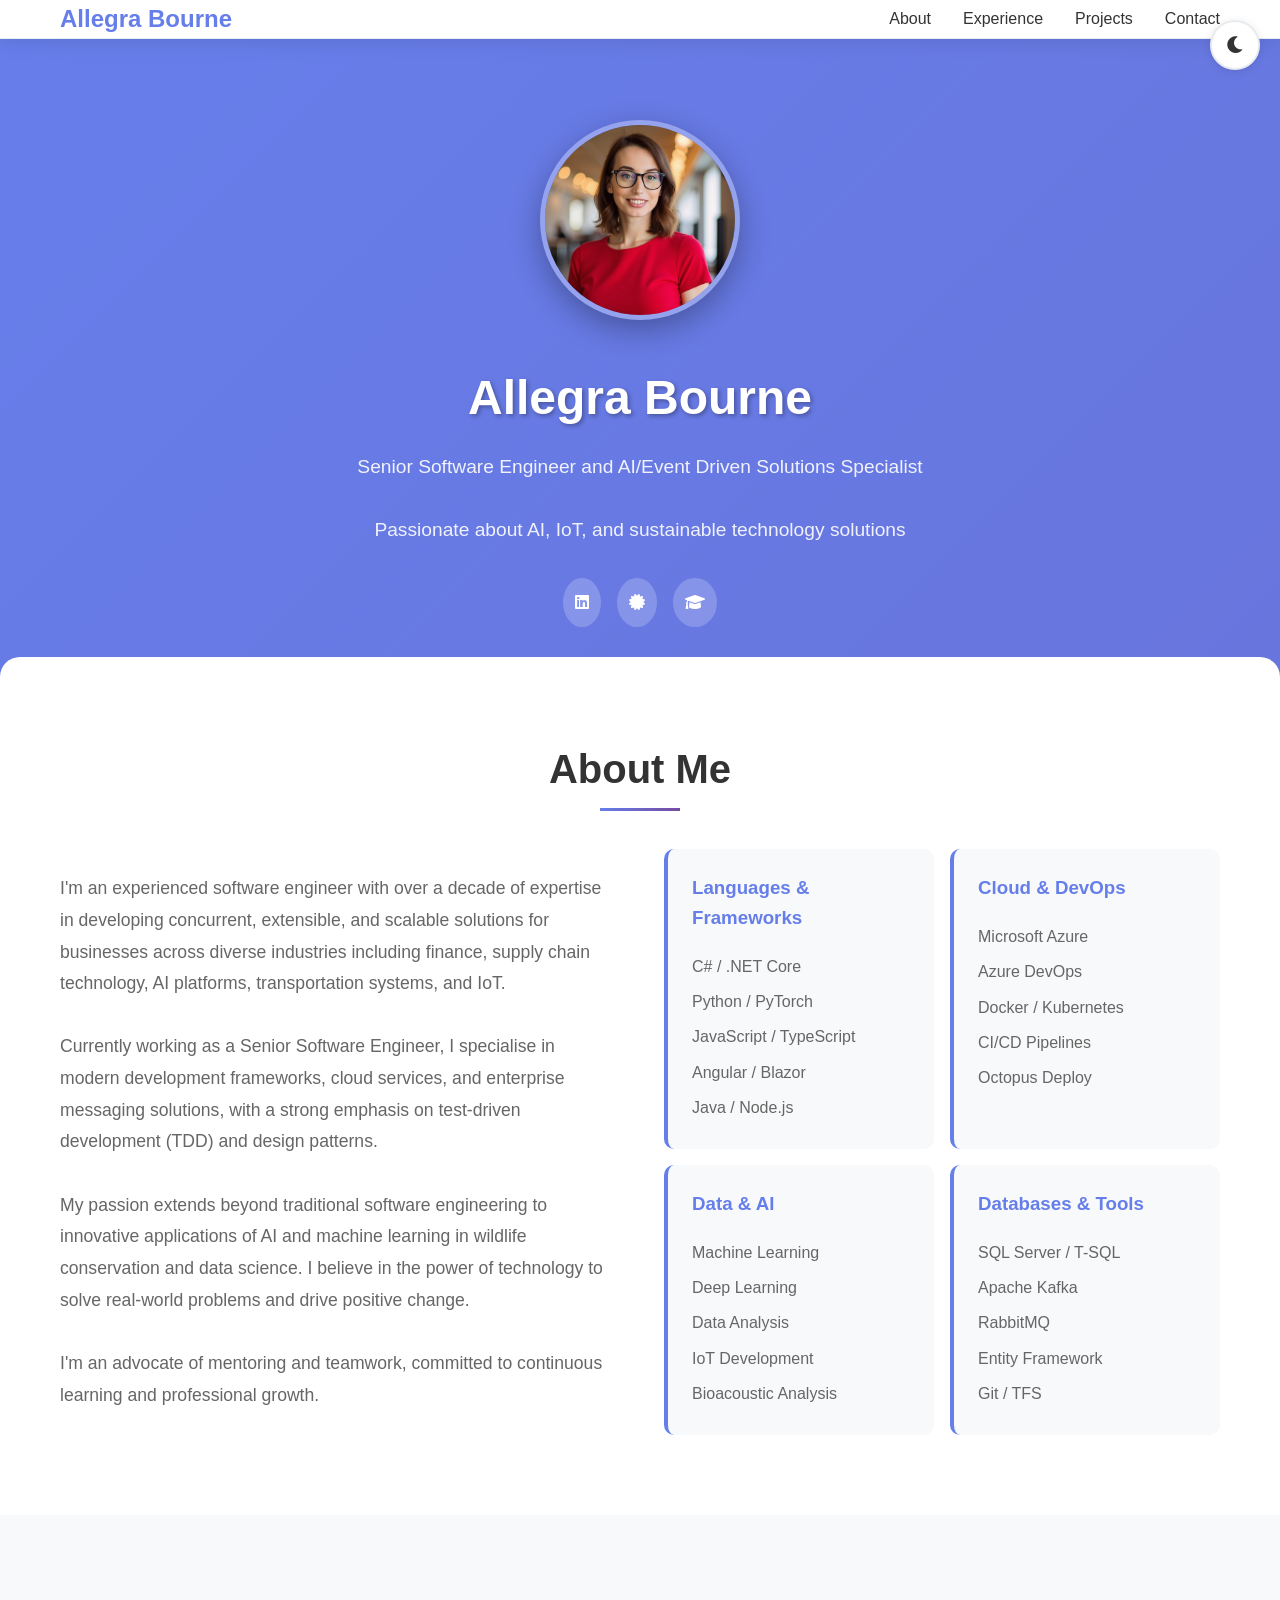
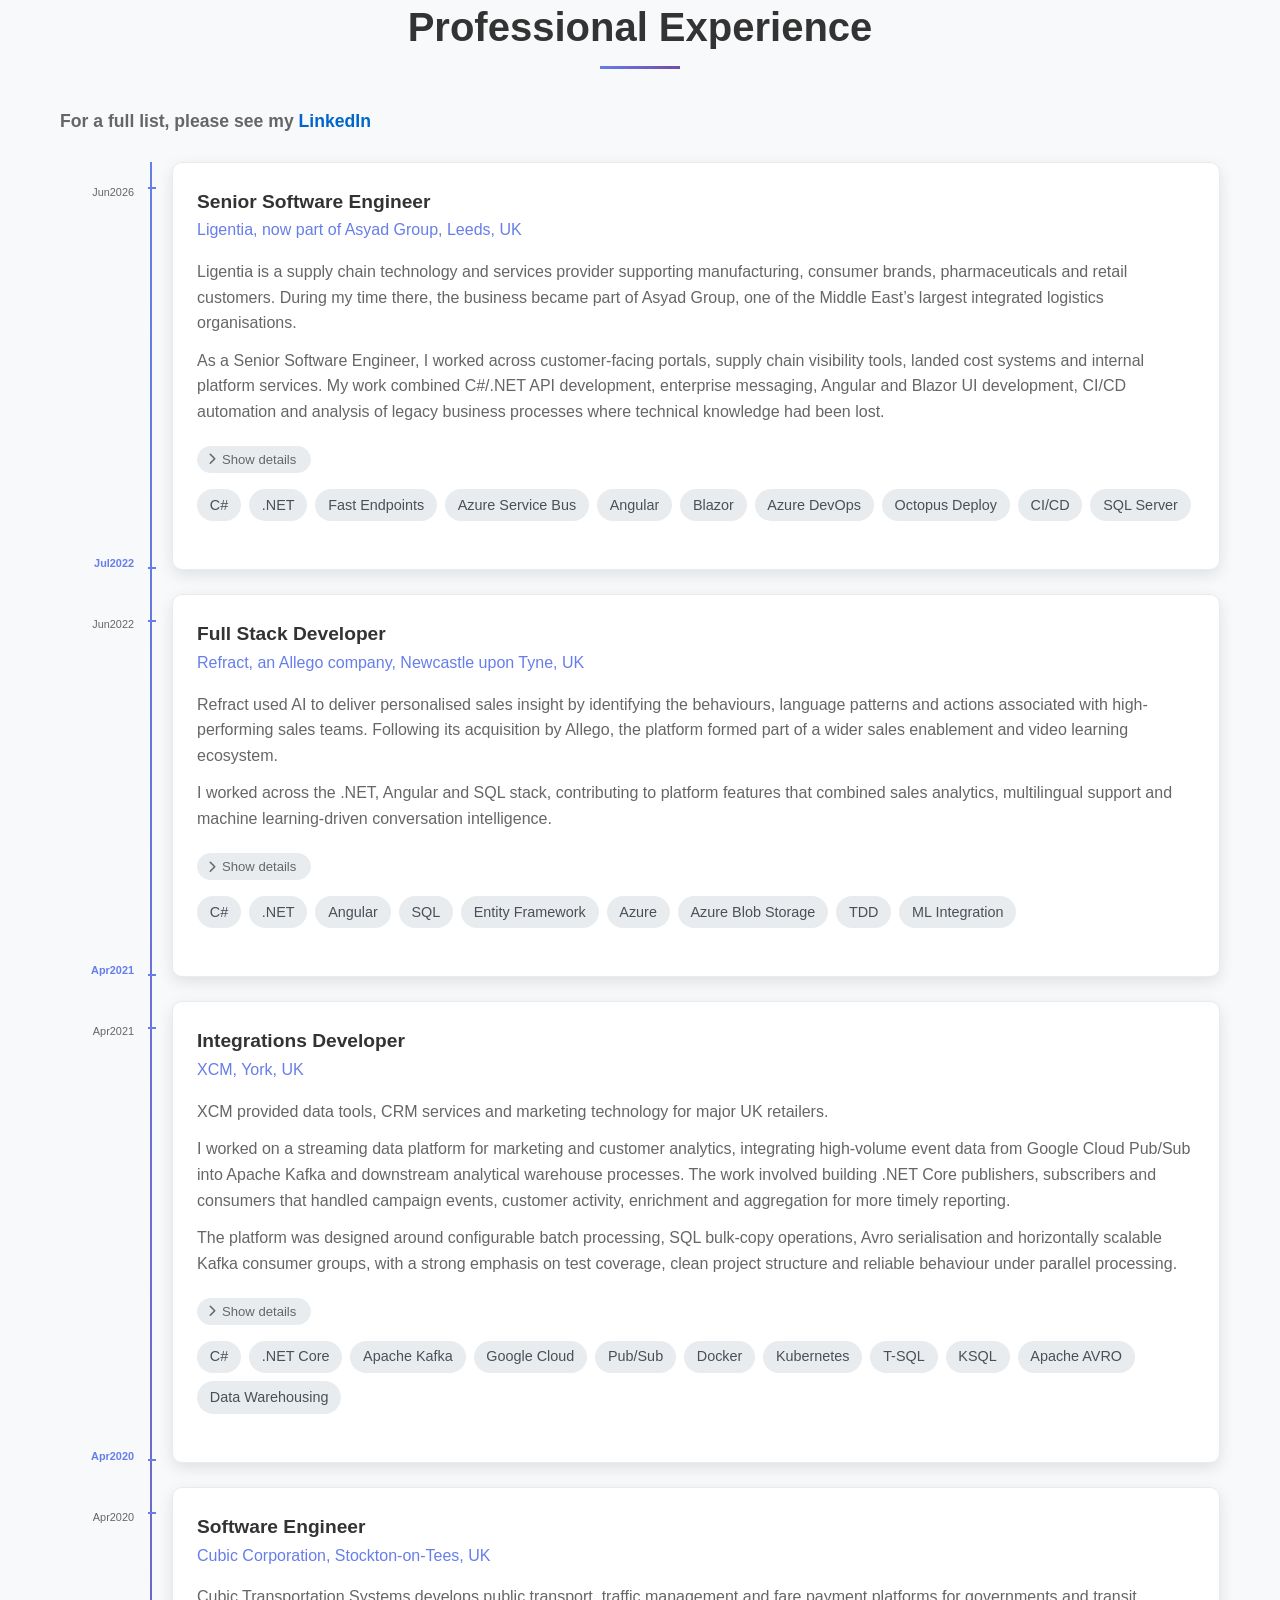
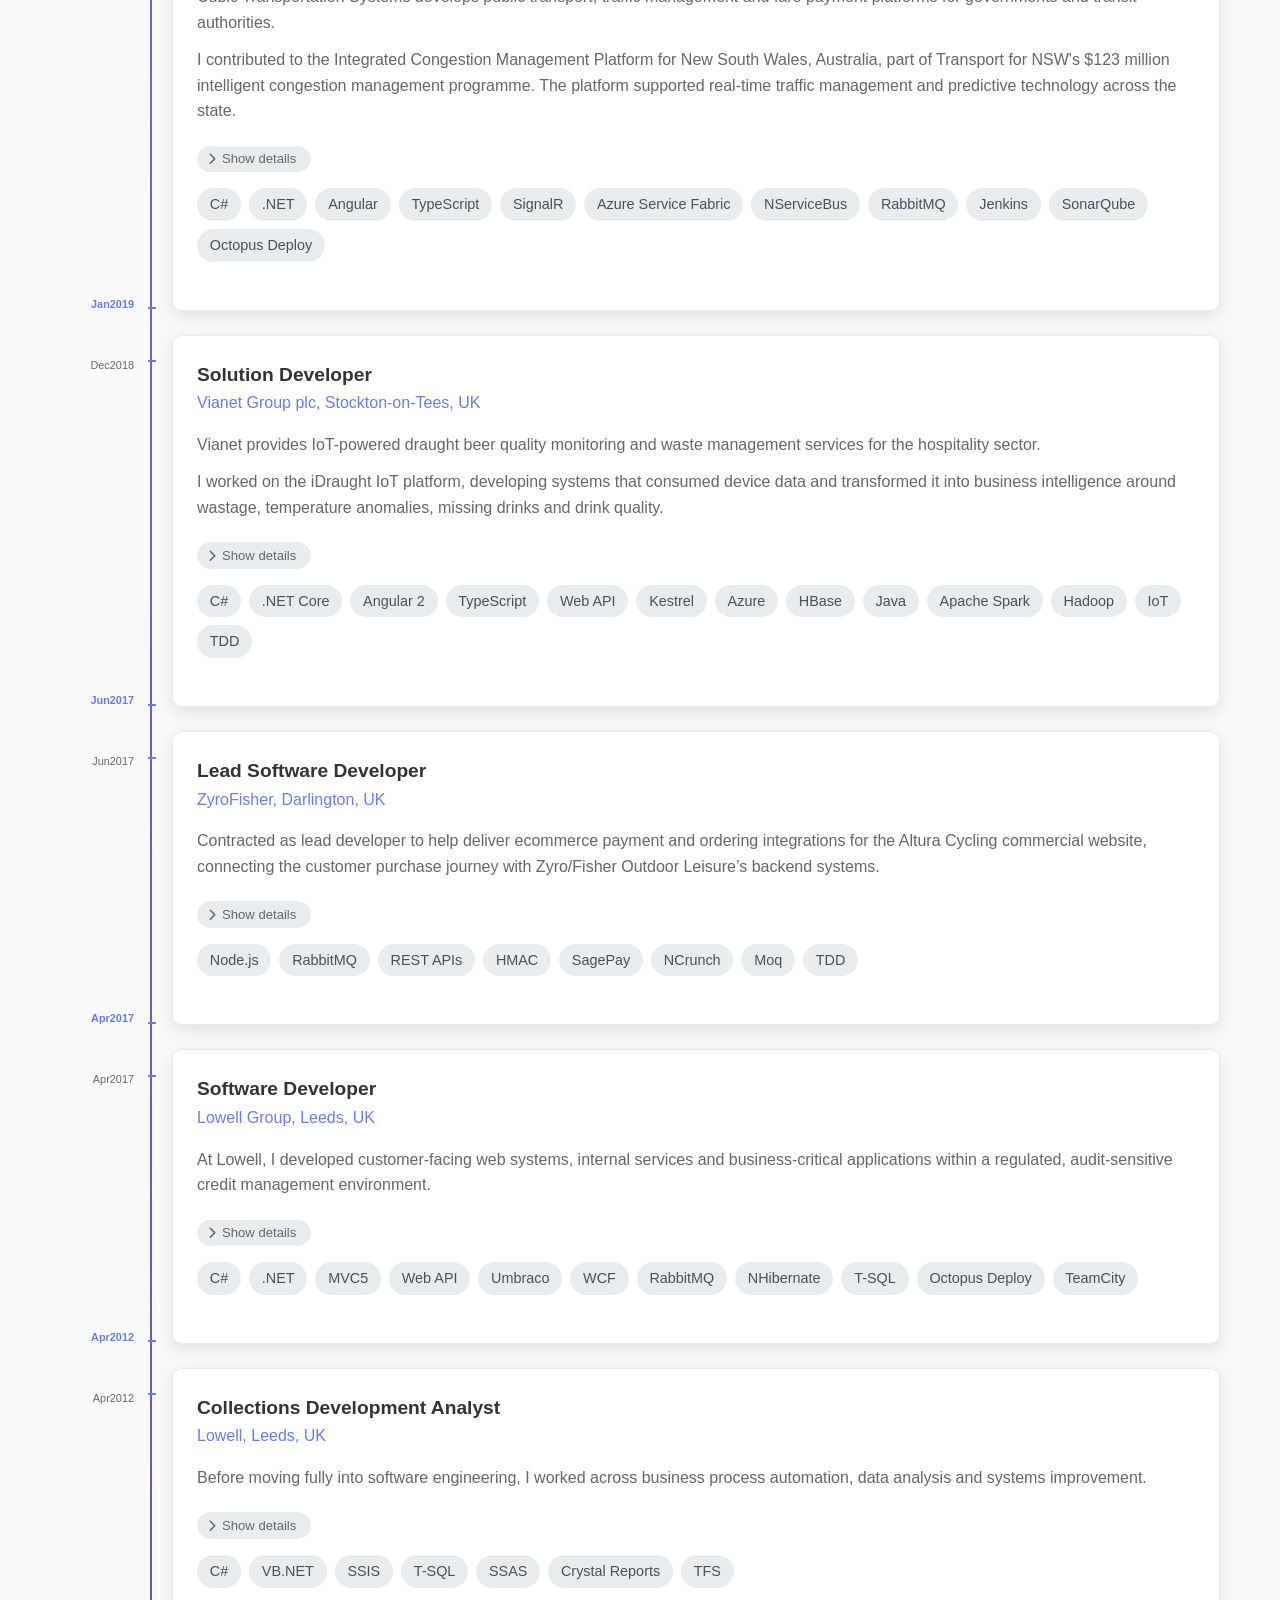
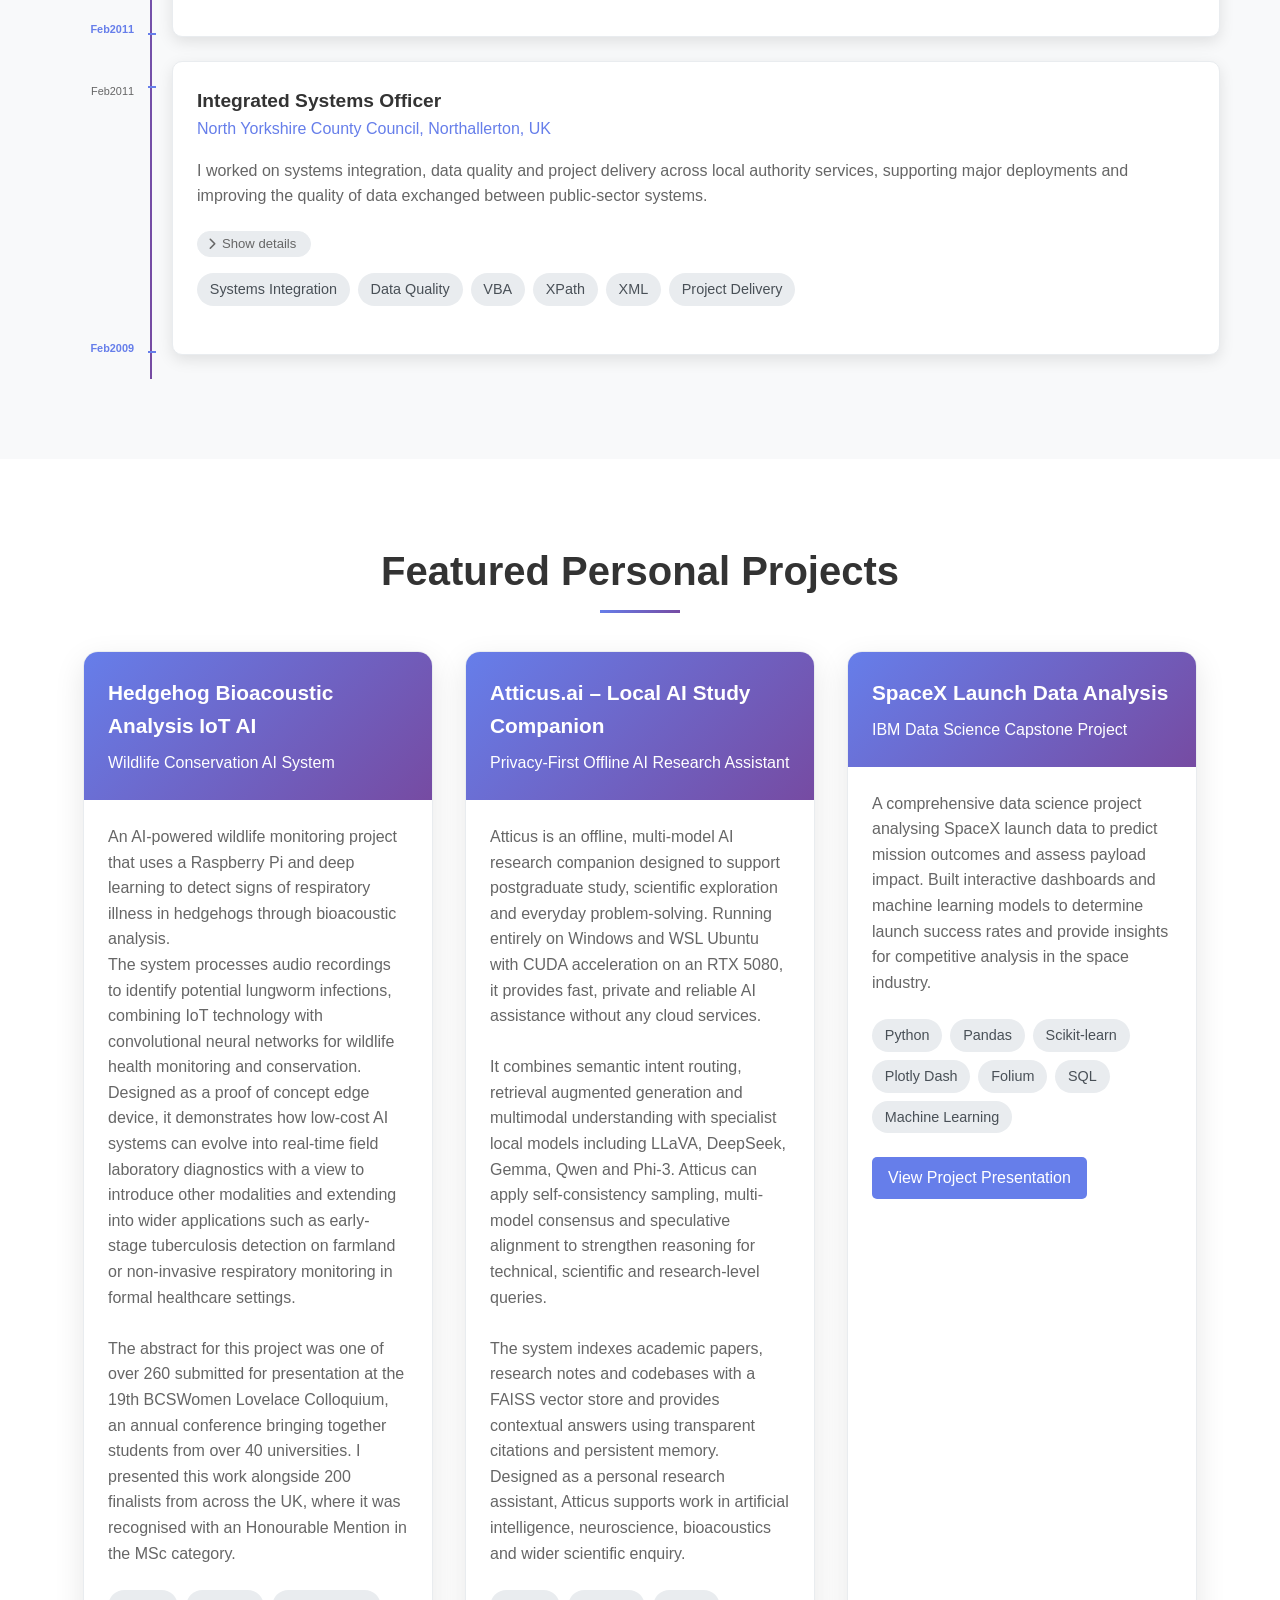
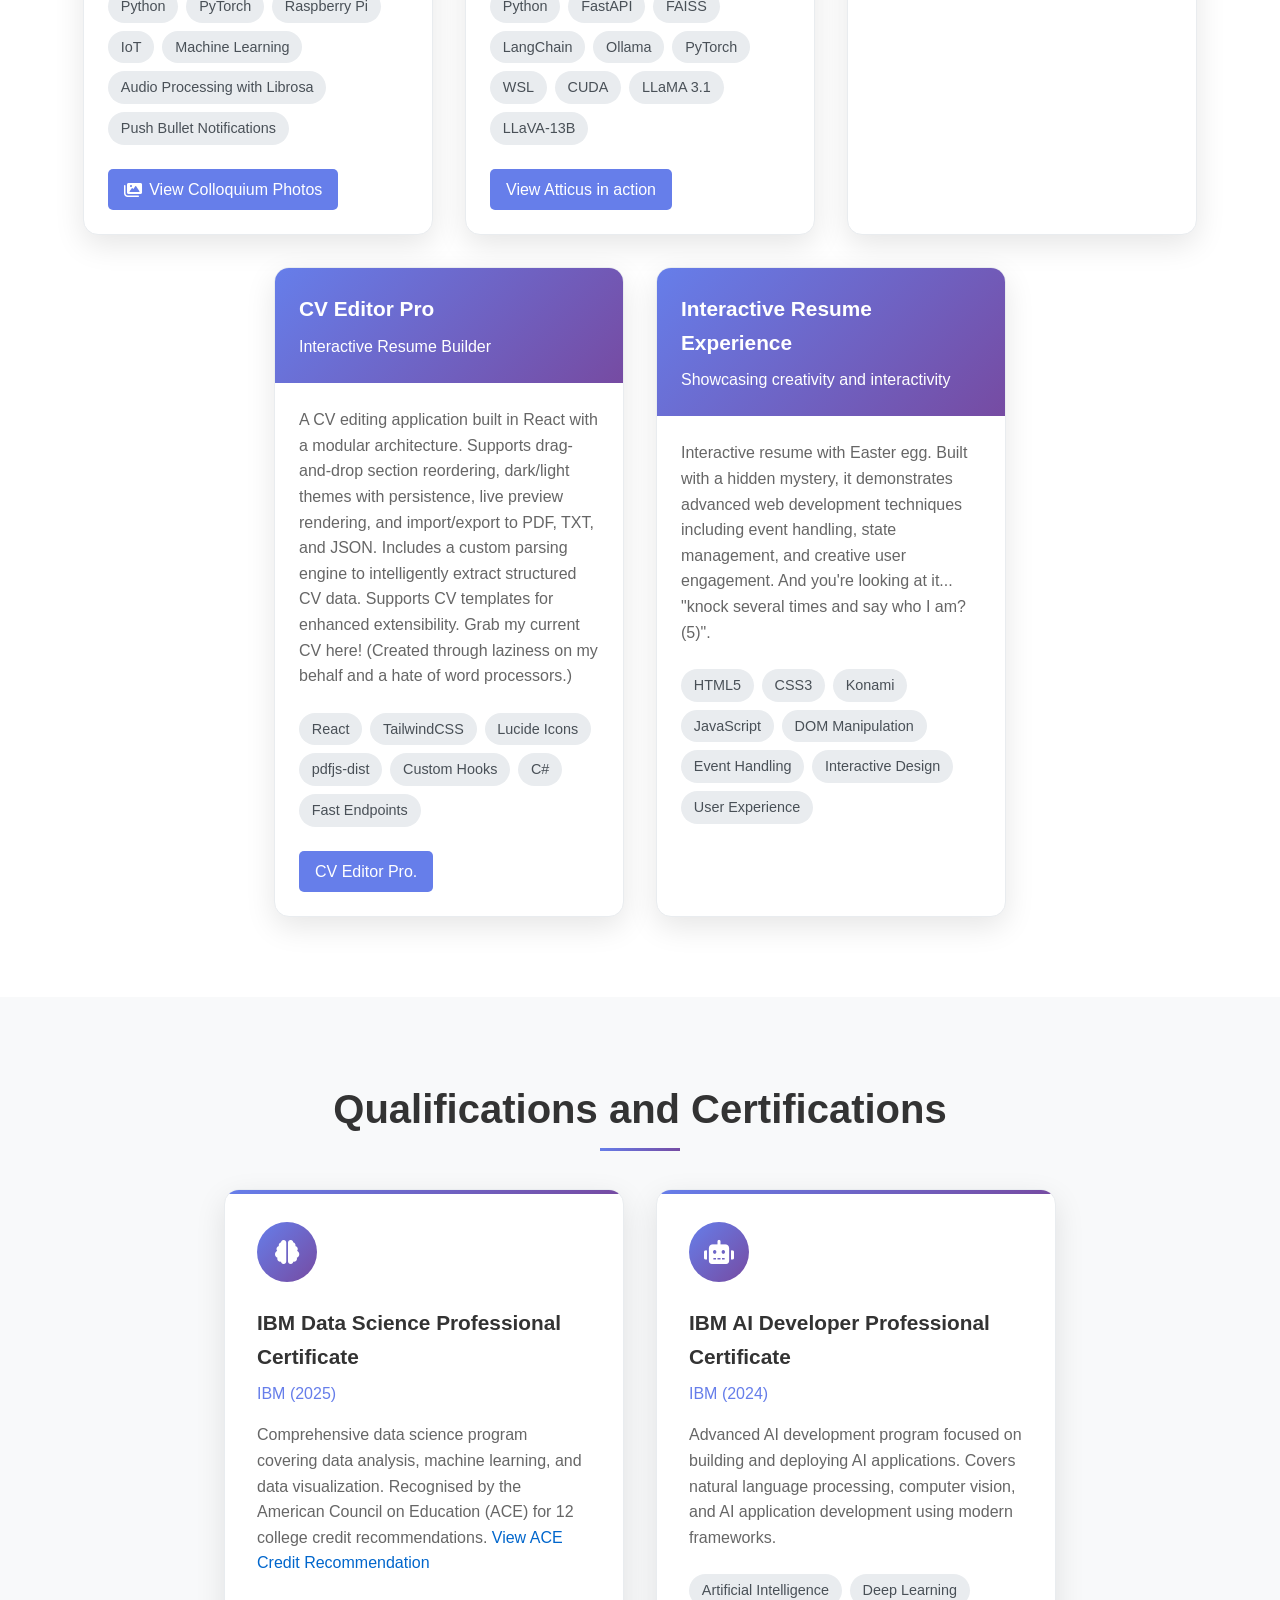
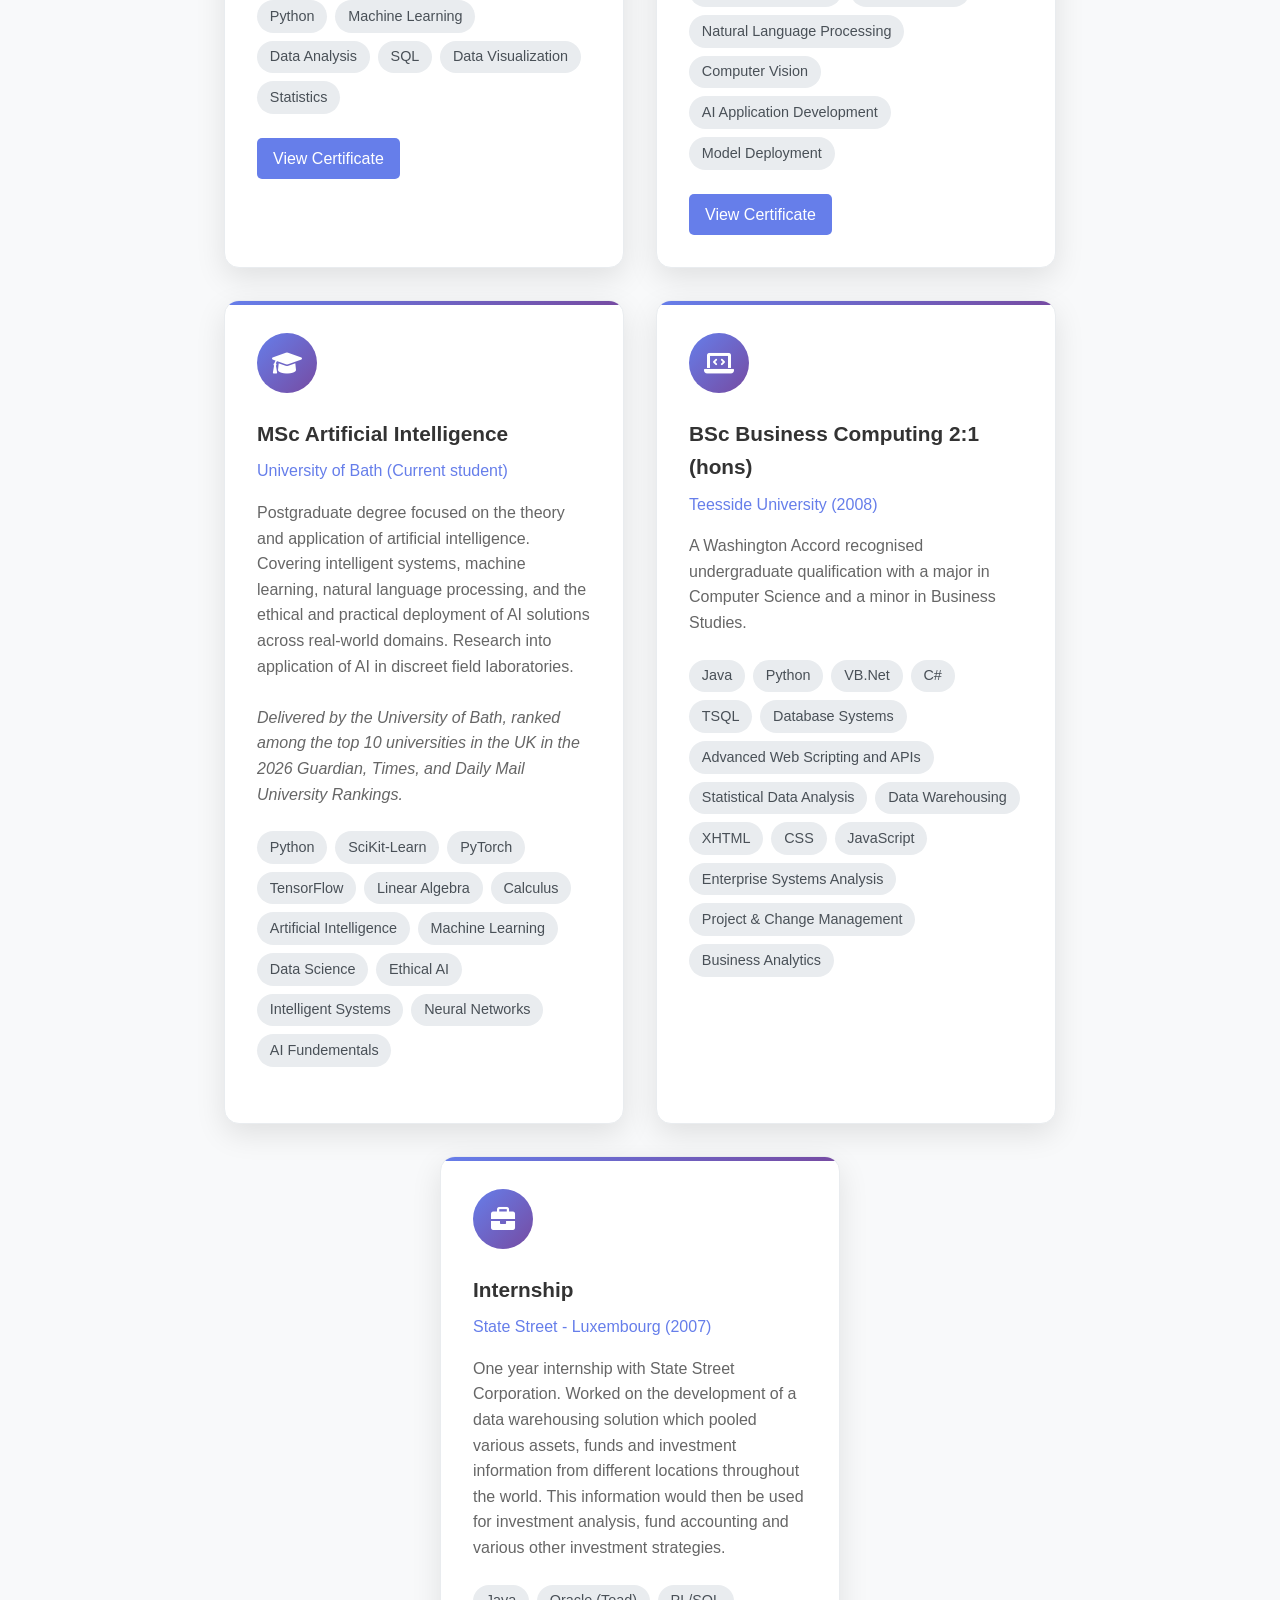
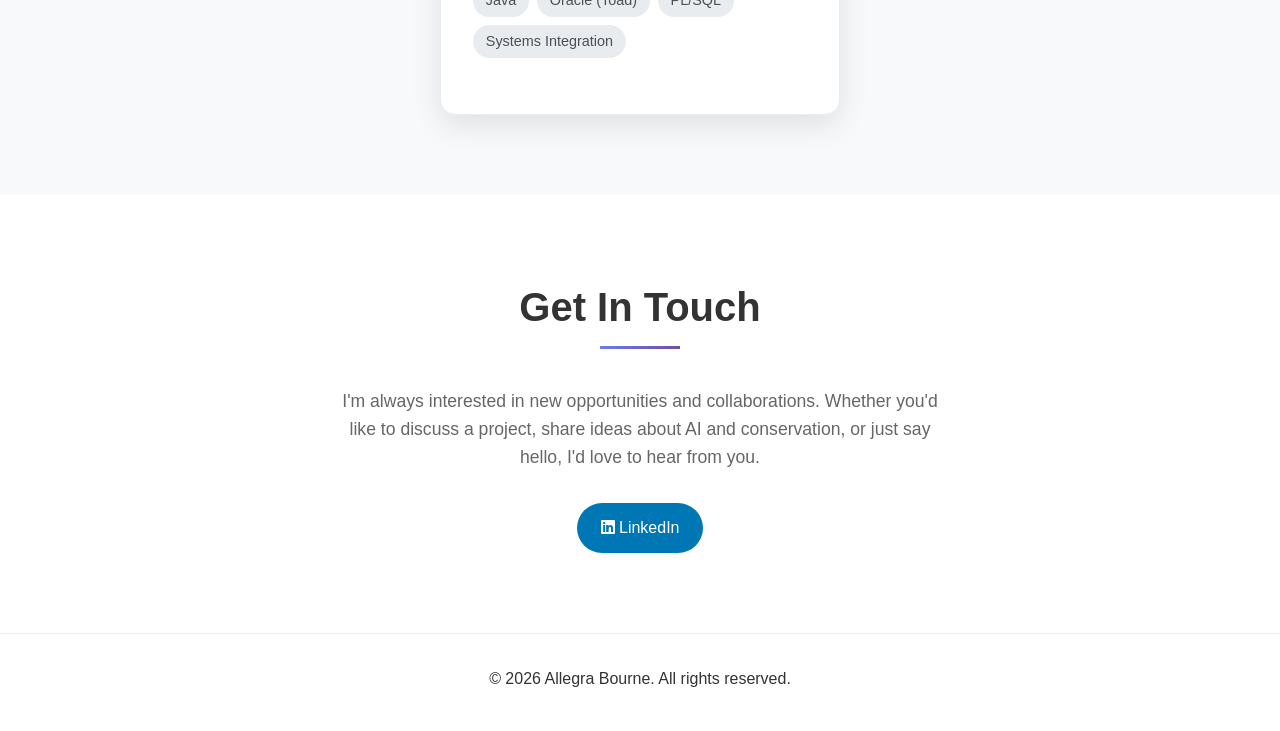
==== index - Copy.html @ 83aa2302 "Updated navigation" ====
<!DOCTYPE html>
<html lang="en">
<head>
    <meta charset="UTF-8">
    <meta name="viewport" content="width=device-width, initial-scale=1.0">
    <title>Allegra Bourne - Fullstack Software Engineer, Citizen Scientist and AI/Event Driven Solutions Specialist</title>
    <link href="https://cdnjs.cloudflare.com/ajax/libs/font-awesome/6.0.0/css/all.min.css" rel="stylesheet">
    <style>
    :root {
    /* Light theme colors */
    --light-bg: #ffffff;
    --light-text: #333333;
    --light-text-secondary: #666666;
    --light-card-bg: #ffffff;
    --light-section-bg: #f8f9fa;
    --light-border: #e9ecef;
    --light-shadow: rgba(0, 0, 0, 0.1);
    --light-shadow-hover: rgba(0, 0, 0, 0.15);
    --light-skill-bg: #f8f9fa;
    --light-skill-text: #666666;
    --light-tech-bg: #e9ecef;
    --light-tech-text: #495057;
    
    /* Dark theme colors */
    --dark-bg: #1a1a1a;
    --dark-text: #e0e0e0;
    --dark-text-secondary: #a0a0a0;
    --dark-card-bg: #2d2d2d;
    --dark-section-bg: #242424;
    --dark-border: #404040;
    --dark-shadow: rgba(0, 0, 0, 0.3);
    --dark-shadow-hover: rgba(0, 0, 0, 0.5);
    --dark-skill-bg: #333333;
    --dark-skill-text: #b0b0b0;
    --dark-tech-bg: #404040;
    --dark-tech-text: #d0d0d0;
    
    /* Gradient colors (remain the same) */
    --primary-gradient: linear-gradient(135deg, #667eea 0%, #764ba2 100%);
    --primary-color: #667eea;
    --primary-hover: #5a6fd8;
}

    /* Default to light theme */
    :root {
        --bg-color: var(--light-bg);
        --text-color: var(--light-text);
        --text-secondary: var(--light-text-secondary);
        --card-bg: var(--light-card-bg);
        --section-bg: var(--light-section-bg);
        --border-color: var(--light-border);
        --shadow-color: var(--light-shadow);
        --shadow-hover: var(--light-shadow-hover);
        --skill-bg: var(--light-skill-bg);
        --skill-text: var(--light-skill-text);
        --tech-bg: var(--light-tech-bg);
        --tech-text: var(--light-tech-text);
    }
    
    /* Auto dark mode based on system preference */
    @media (prefers-color-scheme: dark) {
        :root {
            --bg-color: var(--dark-bg);
            --text-color: var(--dark-text);
            --text-secondary: var(--dark-text-secondary);
            --card-bg: var(--dark-card-bg);
            --section-bg: var(--dark-section-bg);
            --border-color: var(--dark-border);
            --shadow-color: var(--dark-shadow);
            --shadow-hover: var(--dark-shadow-hover);
            --skill-bg: var(--dark-skill-bg);
            --skill-text: var(--dark-skill-text);
            --tech-bg: var(--dark-tech-bg);
            --tech-text: var(--dark-tech-text);
        }
    }
    
    /* Light theme */
    [data-theme="light"] {
        --bg-color: var(--light-bg);
        --text-color: var(--light-text);
        --text-secondary: var(--light-text-secondary);
        --card-bg: var(--light-card-bg);
        --section-bg: var(--light-section-bg);
        --border-color: var(--light-border);
        --shadow-color: var(--light-shadow);
        --shadow-hover: var(--light-shadow-hover);
        --skill-bg: var(--light-skill-bg);
        --skill-text: var(--light-skill-text);
        --tech-bg: var(--light-tech-bg);
        --tech-text: var(--light-tech-text);
    }
    
    * {
        margin: 0;
        padding: 0;
        box-sizing: border-box;
    }
    
    body {
        font-family: 'Segoe UI', Tahoma, Geneva, Verdana, sans-serif;
        line-height: 1.6;
        color: var(--text-color);
        background: var(--primary-gradient);
        min-height: 100vh;
        transition: all 0.3s ease;
    }
    
    .container {
        max-width: 1200px;
        margin: 0 auto;
        padding: 0 20px;
    }
    
    /* Theme Toggle Button */
    .theme-toggle {
        position: fixed;
        top: 20px;
        right: 20px;
        z-index: 1001;
        background: var(--card-bg);
        border: 2px solid var(--border-color);
        border-radius: 50%;
        width: 50px;
        height: 50px;
        display: flex;
        align-items: center;
        justify-content: center;
        cursor: pointer;
        transition: all 0.3s ease;
        box-shadow: 0 2px 10px var(--shadow-color);
    }
    
    .theme-toggle:hover {
        transform: scale(1.1);
        box-shadow: 0 4px 20px var(--shadow-hover);
    }
    
    .theme-toggle i {
        font-size: 1.2rem;
        color: var(--text-color);
        transition: all 0.3s ease;
    }
    
    /* Header */
    header {
        background: var(--card-bg);
        backdrop-filter: blur(10px);
        box-shadow: 0 2px 20px var(--shadow-color);
        position: fixed;
        width: 100%;
        top: 0;
        z-index: 1000;
        transition: all 0.3s ease;
        border-bottom: 1px solid var(--border-color);
    }
    
    nav {
        display: flex;
        justify-content: space-between;
        align-items: center;
        padding: 1rem 0;
    }
    
    .logo {
        font-size: 1.5rem;
        font-weight: bold;
        color: var(--primary-color);
    }
    
    .nav-links {
        display: flex;
        list-style: none;
        gap: 2rem;
    }
    
    .nav-links a {
        text-decoration: none;
        color: var(--text-color);
        font-weight: 500;
        transition: color 0.3s ease;
    }
    
    .nav-links a:hover {
        color: var(--primary-color);
    }
    
    /* Hero Section */
    .hero {
        padding: 120px 0 80px;
        text-align: center;
        color: white;
    }
    
    .hero-content {
        max-width: 800px;
        margin: 0 auto;
    }
    
    .profile-img {
        width: 200px;
        height: 200px;
        border-radius: 50%;
        border: 5px solid rgba(255, 255, 255, 0.3);
        margin-bottom: 2rem;
        object-fit: cover;
        box-shadow: 0 10px 30px rgba(0, 0, 0, 0.3);
    }
    
    .hero h1 {
        font-size: 3rem;
        margin-bottom: 1rem;
        text-shadow: 2px 2px 4px rgba(0, 0, 0, 0.3);
    }
    
    .hero p {
        font-size: 1.2rem;
        margin-bottom: 2rem;
        opacity: 0.9;
    }
    
    .social-links {
        display: flex;
        justify-content: center;
        gap: 1rem;
        margin-top: 2rem;
    }
    
    .social-links a {
        display: inline-block;
        padding: 12px;
        background: rgba(255, 255, 255, 0.2);
        border-radius: 50%;
        color: white;
        text-decoration: none;
        transition: all 0.3s ease;
    }
    
    .social-links a:hover {
        background: rgba(255, 255, 255, 0.3);
        transform: translateY(-2px);
    }
    
    /* Main Content */
    main {
        background: var(--bg-color);
        margin-top: -50px;
        border-radius: 20px 20px 0 0;
        position: relative;
        z-index: 1;
        transition: background 0.3s ease;
    }
    
    .section {
        padding: 80px 0;
    }
    
    .section:nth-child(even) {
        background: var(--section-bg);
    }
    
    .section h2 {
        text-align: center;
        font-size: 2.5rem;
        margin-bottom: 3rem;
        color: var(--text-color);
        position: relative;
    }
    
    .section h2::after {
        content: '';
        position: absolute;
        bottom: -10px;
        left: 50%;
        transform: translateX(-50%);
        width: 80px;
        height: 3px;
        background: var(--primary-gradient);
    }
    
    /* About Section */
    .about-content {
        display: grid;
        grid-template-columns: 1fr 1fr;
        gap: 3rem;
        align-items: center;
    }
    
    .about-text {
        font-size: 1.1rem;
        line-height: 1.8;
        color: var(--text-secondary);
    }
    
    .skills-grid {
        display: grid;
        grid-template-columns: repeat(auto-fit, minmax(200px, 1fr));
        gap: 1rem;
    }
    
    .skill-category {
        background: var(--skill-bg);
        padding: 1.5rem;
        border-radius: 10px;
        border-left: 4px solid var(--primary-color);
        transition: background 0.3s ease;
    }
    
    .skill-category h3 {
        margin-bottom: 1rem;
        color: var(--primary-color);
    }
    
    .skill-category ul {
        list-style: none;
    }
    
    .skill-category li {
        padding: 0.3rem 0;
        color: var(--skill-text);
    }
    
    /* Certifications Section */
    .certifications-grid {
        display: flex;
        flex-wrap: wrap;
        gap: 2rem;
        justify-content: center;
    }
    
    .certifications-grid .certification-card {
        flex: 0 1 400px;
        max-width: 500px;
    }
    
    .certification-card {
        background: var(--card-bg);
        border-radius: 15px;
        padding: 2rem;
        box-shadow: 0 10px 30px var(--shadow-color);
        transition: all 0.3s ease;
        border: 1px solid var(--border-color);
        position: relative;
        overflow: hidden;
    }
    
    .certification-card::before {
        content: '';
        position: absolute;
        top: 0;
        left: 0;
        right: 0;
        height: 4px;
        background: var(--primary-gradient);
    }
    
    .certification-card:hover {
        transform: translateY(-5px);
        box-shadow: 0 20px 40px var(--shadow-hover);
    }
    
    .certification-icon {
        width: 60px;
        height: 60px;
        background: var(--primary-gradient);
        border-radius: 50%;
        display: flex;
        align-items: center;
        justify-content: center;
        margin-bottom: 1.5rem;
        color: white;
        font-size: 1.5rem;
    }
    
    .certification-title {
        font-size: 1.3rem;
        font-weight: bold;
        color: var(--text-color);
        margin-bottom: 0.5rem;
    }
    
    .certification-issuer {
        color: var(--primary-color);
        font-weight: 500;
        margin-bottom: 1rem;
    }
    
    .certification-description {
        color: var(--text-secondary);
        line-height: 1.6;
        margin-bottom: 1.5rem;
    }
    
    .certification-skills {
        display: flex;
        flex-wrap: wrap;
        gap: 0.5rem;
        margin-bottom: 1.5rem;
    }
    
    .skill-badge {
        background: var(--tech-bg);
        padding: 0.3rem 0.8rem;
        border-radius: 20px;
        font-size: 0.9rem;
        color: var(--tech-text);
        transition: background 0.3s ease;
    }
    
    .certification-link {
        display: inline-block;
        padding: 0.5rem 1rem;
        background: var(--primary-color);
        color: white;
        text-decoration: none;
        border-radius: 5px;
        transition: background 0.3s ease;
    }
    
    .certification-link:hover {
        background: var(--primary-hover);
    }
    
    /* Projects Section */
    .projects-grid {
        display: flex;
        flex-wrap: wrap;
        gap: 2rem;
        justify-content: center;
    }
    
    .projects-grid .project-card {
        flex: 0 1 350px;
        max-width: 450px;
    }
    
    .project-card {
        background: var(--card-bg);
        border-radius: 15px;
        overflow: hidden;
        box-shadow: 0 10px 30px var(--shadow-color);
        transition: all 0.3s ease;
        border: 1px solid var(--border-color);
    }
    
    .project-card:hover {
        transform: translateY(-5px);
        box-shadow: 0 20px 40px var(--shadow-hover);
    }
    
    .project-header {
        padding: 1.5rem;
        background: var(--primary-gradient);
        color: white;
    }
    
    .project-header h3 {
        font-size: 1.3rem;
        margin-bottom: 0.5rem;
    }
    
    .project-content {
        padding: 1.5rem;
    }
    
    .project-description {
        margin-bottom: 1.5rem;
        color: var(--text-secondary);
    }
    
    .tech-stack {
        display: flex;
        flex-wrap: wrap;
        gap: 0.5rem;
        margin-bottom: 1.5rem;
    }
    
    .tech-tag {
        background: var(--tech-bg);
        padding: 0.3rem 0.8rem;
        border-radius: 20px;
        font-size: 0.9rem;
        color: var(--tech-text);
        transition: background 0.3s ease;
    }
    
    .project-links {
        display: flex;
        gap: 1rem;
    }
    
    .project-links a {
        padding: 0.5rem 1rem;
        background: var(--primary-color);
        color: white;
        text-decoration: none;
        border-radius: 5px;
        transition: background 0.3s ease;
    }
    
    .project-links a:hover {
        background: var(--primary-hover);
    }
    
    /* Experience Section */
    .experience-timeline {
        position: relative;
        display: grid;
        grid-template-columns: 90px 2px 1fr;
        /* Line spans full height via the pseudo-element on the wrapper */
    }

    /* Full-height line sits behind everything */
    .experience-timeline::before {
        content: '';
        position: absolute;
        left: 90px;
        top: 0;
        bottom: 0;
        width: 2px;
        background: var(--primary-gradient);
        z-index: 0;
    }

    /* Hide the separate line element — line is now on the wrapper */
    .experience-timeline-line {
        display: none;
    }

    .tl-role {
        display: contents;
    }

    .tl-dates {
        grid-column: 1;
        display: flex;
        flex-direction: column;
        align-items: flex-end;
        padding-right: 1rem;
        position: relative;
        z-index: 1;
    }

    /* End date at top (leaving date = top of card) */
    .tl-date-end {
        font-size: 0.68rem;
        color: var(--text-secondary);
        white-space: nowrap;
        line-height: 1.2;
        padding-top: 1.5rem;
        text-align: right;
    }

    /* Start date at bottom */
    .tl-date-start {
        font-size: 0.68rem;
        font-weight: 600;
        color: var(--primary-color);
        white-space: nowrap;
        line-height: 1.2;
        margin-top: auto;
        padding-bottom: 1.5rem;
        text-align: right;
    }

    /* Tick marks on the line */
    .tl-dates::before,
    .tl-dates::after {
        content: '';
        position: absolute;
        right: -0.35rem;
        width: 8px;
        height: 2px;
        background: var(--primary-color);
        z-index: 2;
    }

    .tl-dates::before {
        top: 1.6rem;
    }

    .tl-dates::after {
        bottom: 1.6rem;
    }

    .experience-item {
        grid-column: 3;
        position: relative;
        margin-bottom: 1.5rem;
        margin-left: 1.25rem;
        background: var(--card-bg);
        padding: 1.5rem;
        border-radius: 10px;
        box-shadow: 0 5px 15px var(--shadow-color);
        border: 1px solid var(--border-color);
        transition: all 0.3s ease;
        z-index: 2;
        isolation: isolate;
    }

    .experience-item::before {
        display: none;
    }

    .experience-header {
        display: flex;
        justify-content: space-between;
        align-items: flex-start;
        margin-bottom: 1rem;
    }

    .experience-title {
        font-size: 1.2rem;
        font-weight: bold;
        color: var(--text-color);
    }

    .experience-company {
        color: var(--primary-color);
        font-weight: 500;
    }

    .experience-date {
        display: none;
    }

    /* Month/year stacking within date labels */
    .tl-month,
    .tl-year {
        display: inline;
    }

    /* Mobile: stack month above year */
    @media (max-width: 600px) {
        .experience-timeline {
            grid-template-columns: 52px 2px 1fr;
        }

        .tl-month,
        .tl-year {
            display: block;
            line-height: 1.4;
        }

        .tl-date-end,
        .tl-date-start {
            font-size: 0.58rem;
        }

        .tl-dates {
            padding-right: 0.6rem;
        }

        .experience-item {
            padding: 1rem;
            margin-left: 0.75rem;
            z-index: 2;
            isolation: isolate;
        }

        .experience-title {
            font-size: 1rem;
        }
    }

    /* Portrait mobile: drop the timeline chrome entirely, stack cards cleanly */
    @media (max-width: 480px) {
        /* Single column — no side dates, no vertical line */
        .experience-timeline {
            display: block;
        }

        /* Hide the vertical line */
        .experience-timeline::before {
            content: none;
            width: 0;
            background: transparent;
        }

        /* Hide date column */
        .tl-dates {
            display: none;
        }

        /* Cards go full width */
        .experience-item {
            margin-left: 0;
            margin-bottom: 1.25rem;
            padding: 1rem;
        }

        /* Show a small date range at the top of each card via data attribute */
        .experience-item[data-dates]::after {
            content: attr(data-dates);
            display: block;
            font-size: 0.72rem;
            color: var(--primary-color);
            font-weight: 600;
            margin-bottom: 0.6rem;
            letter-spacing: 0.02em;
        }
    }
    
    .experience-description {
        color: var(--text-secondary);
        line-height: 1.6;
    }

    .experience-description ul li {
        color: var(--text-secondary);
        padding-left: 0.25rem;
    }

    .experience-description ul li strong {
        color: var(--text-secondary);
        font-weight: 600;
    }

    .experience-description p {
        color: var(--text-secondary);
    }

    /* Collapsible experience details */
    .details-toggle {
        display: inline-flex;
        align-items: center;
        gap: 0.4rem;
        margin-top: 0.6rem;
        padding: 0.3rem 0.85rem 0.3rem 0.6rem;
        background: var(--tech-bg);
        border: 1px solid var(--border-color);
        border-radius: 20px;
        cursor: pointer;
        font-size: 0.82rem;
        font-family: inherit;
        color: var(--text-secondary);
        transition: background 0.2s, color 0.2s, border-color 0.2s;
        user-select: none;
    }
    .details-toggle:hover {
        background: var(--primary-color);
        color: #fff;
        border-color: var(--primary-color);
    }
    .details-toggle .toggle-icon {
        font-size: 0.75rem;
        transition: transform 0.25s ease;
        display: inline-block;
    }
    .details-toggle.open .toggle-icon {
        transform: rotate(90deg);
    }
    .details-toggle .toggle-label-show { display: inline; }
    .details-toggle .toggle-label-hide { display: none; }
    .details-toggle.open .toggle-label-show { display: none; }
    .details-toggle.open .toggle-label-hide { display: inline; }
    .collapsible-list {
        overflow: hidden;
        max-height: 0;
        transition: max-height 0.35s ease, opacity 0.3s ease;
        opacity: 0;
    }
    .collapsible-list.open {
        max-height: 1200px;
        opacity: 1;
    }
    
    /* Contact Section */
    .contact-content {
        text-align: center;
        max-width: 600px;
        margin: 0 auto;
    }
    
    .contact-content p {
        font-size: 1.1rem;
        margin-bottom: 2rem;
        color: var(--text-secondary);
    }
    
    .contact-links {
        display: flex;
        justify-content: center;
        gap: 1rem;
        flex-wrap: wrap;
    }
    
    .contact-links a {
        display: inline-block;
        padding: 12px 24px;
        background: #0077b5;
        color: white;
        text-decoration: none;
        border-radius: 25px;
        transition: all 0.3s ease;
    }
    
    .contact-links a:hover {
        background: #005885;
        transform: translateY(-2px);
    }
    
    /* Footer */
    footer {
        background: var(--card-bg);
        color: var(--text-color);
        text-align: center;
        padding: 2rem 0;
        border-top: 1px solid var(--border-color);
        transition: all 0.3s ease;
    }
    
    /* Responsive Design */
    @media (max-width: 768px) {
        .nav-links {
            display: none;
        }
    
        .hero h1 {
            font-size: 2rem;
        }
    
        .about-content {
            grid-template-columns: 1fr;
        }
    
        .certifications-grid {
            grid-template-columns: 1fr;
        }
    
        .projects-grid {
            grid-template-columns: 1fr;
        }
    
        .experience-header {
            flex-direction: column;
            align-items: flex-start;
        }
    
        .section {
            padding: 60px 0;
        }
    
        .theme-toggle {
            width: 45px;
            height: 45px;
            top: 15px;
            right: 15px;
        }
    
        .konami-code {
            position: fixed;
            top: -100px;
            left: -100px;
            opacity: 0;
            pointer-events: none;
        }
    }
    
    /* Animations */
    @keyframes fadeInUp {
        from {
            opacity: 0;
            transform: translateY(30px);
        }
        to {
            opacity: 1;
            transform: translateY(0);
        }
    }
    
    .fade-in {
        animation: fadeInUp 0.6s ease-out;
    }
    
    /* Theme transition */
    * {
        transition: background-color 0.3s ease, color 0.3s ease, border-color 0.3s ease, box-shadow 0.3s ease;
    }

    .btn-gallery {
        display: inline-flex;
        align-items: center;
        gap: 0.45rem;
        padding: 0.5rem 1rem;
        background: var(--primary-color);
        color: white;
        border: none;
        border-radius: 5px;
        font-size: 1rem;
        font-family: inherit;
        cursor: pointer;
        text-decoration: none;
        transition: background 0.3s ease;
    }
    .btn-gallery:hover {
        background: var(--primary-hover);
    }

    /* ── Carousel Overlay ── */
    .carousel-overlay {
        display: none;
        position: fixed;
        inset: 0;
        z-index: 9000;
        background: rgba(0, 0, 0, 0.75);
        backdrop-filter: blur(4px);
        align-items: center;
        justify-content: center;
        padding: 1rem;
    }
    .carousel-overlay.open {
        display: flex;
    }

    .carousel-modal {
        background: var(--card-bg);
        border: 1px solid var(--border-color);
        border-radius: 16px;
        box-shadow: 0 24px 60px rgba(0, 0, 0, 0.45);
        width: 100%;
        max-width: 820px;
        max-height: 90vh;
        display: flex;
        flex-direction: column;
        overflow: hidden;
        position: relative;
    }

    .carousel-header {
        display: flex;
        align-items: center;
        justify-content: space-between;
        padding: 1rem 1.25rem 0.75rem;
        border-bottom: 1px solid var(--border-color);
        flex-shrink: 0;
    }
    .carousel-header h3 {
        font-size: 1rem;
        font-weight: 600;
        color: var(--text-color);
        margin: 0;
    }
    .carousel-close {
        background: none;
        border: none;
        cursor: pointer;
        color: var(--text-secondary);
        font-size: 1.25rem;
        line-height: 1;
        padding: 0.25rem;
        border-radius: 4px;
        transition: color 0.2s, background 0.2s;
    }
    .carousel-close:hover {
        color: var(--text-color);
        background: var(--section-bg);
    }

    /* Main image area */
    .carousel-stage {
        position: relative;
        flex: 1;
        min-height: 0;
        background: #000;
        display: flex;
        align-items: center;
        justify-content: center;
        overflow: hidden;
    }
    .carousel-stage img {
        max-width: 100%;
        max-height: 65vh;
        object-fit: contain;
        display: block;
        transition: opacity 0.25s ease;
    }
    .carousel-stage img.fading {
        opacity: 0;
    }

    /* Prev / Next arrows */
    .carousel-arrow {
        position: absolute;
        top: 50%;
        transform: translateY(-50%);
        background: rgba(0, 0, 0, 0.45);
        color: #fff;
        border: none;
        border-radius: 50%;
        width: 40px;
        height: 40px;
        font-size: 1rem;
        cursor: pointer;
        display: flex;
        align-items: center;
        justify-content: center;
        transition: background 0.2s;
        z-index: 2;
        flex-shrink: 0;
    }
    .carousel-arrow:hover { background: rgba(0,0,0,0.7); }
    .carousel-arrow.prev { left: 0.75rem; }
    .carousel-arrow.next { right: 0.75rem; }

    /* Caption + counter */
    .carousel-caption {
        padding: 0.6rem 1.25rem 0.5rem;
        font-size: 0.85rem;
        color: var(--text-secondary);
        text-align: center;
        flex-shrink: 0;
        min-height: 2.2rem;
        border-top: 1px solid var(--border-color);
    }

    /* Thumbnail strip */
    .carousel-thumbs {
        display: flex;
        gap: 0.5rem;
        padding: 0.6rem 1rem;
        overflow-x: auto;
        scrollbar-width: thin;
        border-top: 1px solid var(--border-color);
        flex-shrink: 0;
        scroll-behavior: smooth;
    }
    .carousel-thumbs::-webkit-scrollbar { height: 4px; }
    .carousel-thumbs::-webkit-scrollbar-thumb { background: var(--border-color); border-radius: 2px; }
    .carousel-thumb {
        flex-shrink: 0;
        width: 56px;
        height: 44px;
        border-radius: 6px;
        overflow: hidden;
        cursor: pointer;
        border: 2px solid transparent;
        transition: border-color 0.2s;
        opacity: 0.6;
        transition: opacity 0.2s, border-color 0.2s;
    }
    .carousel-thumb.active {
        border-color: var(--primary-color);
        opacity: 1;
    }
    .carousel-thumb img {
        width: 100%;
        height: 100%;
        object-fit: cover;
        display: block;
    }

    /* No images state */
    .carousel-empty {
        padding: 3rem 1.5rem;
        text-align: center;
        color: var(--text-secondary);
        font-size: 0.95rem;
    }
    .carousel-empty i { font-size: 2rem; margin-bottom: 0.75rem; display: block; }

    /* Keyboard hint */
    .carousel-hint {
        font-size: 0.75rem;
        color: var(--text-secondary);
        opacity: 0.6;
        text-align: center;
        padding: 0 1rem 0.5rem;
        flex-shrink: 0;
    }

    @media (max-width: 480px) {
        .carousel-arrow { width: 34px; height: 34px; font-size: 0.85rem; }
        .carousel-thumbs { display: none; }
        .carousel-hint { display: none; }
    }
    </style>
</head>
<body>
    <!-- Theme Toggle Button -->
    <button class="theme-toggle" id="themeToggle" aria-label="Toggle theme">
        <i class="fas fa-sun" id="themeIcon"></i>
    </button>
    <header>
        <nav class="container">
            <div class="logo" id="logoElement">Allegra Bourne</div>
            <ul class="nav-links">
                <li><a href="#about">About</a></li>
                <li><a href="#experience">Experience</a></li>
                <li><a href="#projects">Projects</a></li>
                <li><a href="#contact">Contact</a></li>
            </ul>
        </nav>
    </header>

    <section class="hero">
        <div class="container">
            <div class="hero-content">
                <img src="GfzImJZTIMo.jpeg" alt="Allegra Bourne" class="profile-img">
                <h1>Allegra Bourne</h1>
                <p>Senior Software Engineer and AI/Event Driven Solutions Specialist</p>
                <p>Passionate about AI, IoT, and sustainable technology solutions</p>
                <div class="social-links">
                    <a href="https://www.linkedin.com/in/allegrabourne/" target="_blank" title="LinkedIn">
                        <i class="fab fa-linkedin"></i>
                    </a>
                    <a href="https://www.credly.com/users/allegra-bourne/badges#credly" target="_blank" title="Credly">
                        <i class="fas fa-certificate"></i>
                    </a>
                    <a href="https://www.coursera.org/learner/allegra-bourne" target="_blank" title="Coursera">
                        <i class="fas fa-graduation-cap"></i>
                    </a>
                  <!--  <a href="https://github.com/allegrabourne" target="_blank" title="GitHub">
                        <i class="fab fa-github"></i>  -->
                    </a>
                </div>
            </div>
        </div>
    </section>

    <main>
        <section id="about" class="section">
            <div class="container">
                <h2>About Me</h2>
                <div class="about-content">
                    <div class="about-text">
                        <p>I'm an experienced software engineer with over a decade of expertise in developing concurrent, extensible, and scalable solutions for businesses across diverse industries including finance, supply chain technology, AI platforms, transportation systems, and IoT.</p>
                        <br>
                        <p>Currently working as a Senior Software Engineer, I specialise in modern development frameworks, cloud services, and enterprise messaging solutions, with a strong emphasis on test-driven development (TDD) and design patterns.</p>
                        <br>
                        <p>My passion extends beyond traditional software engineering to innovative applications of AI and machine learning in wildlife conservation and data science. I believe in the power of technology to solve real-world problems and drive positive change.</p>
                        <br>
                        <p>I'm an advocate of mentoring and teamwork, committed to continuous learning and professional growth.</p>
                    </div>
                    <div class="skills-grid">
                        <div class="skill-category">
                            <h3>Languages & Frameworks</h3>
                            <ul>
                                <li>C# / .NET Core</li>
                                <li>Python / PyTorch</li>
                                <li>JavaScript / TypeScript</li>
                                <li>Angular / Blazor</li>
                                <li>Java / Node.js</li>
                            </ul>
                        </div>
                        <div class="skill-category">
                            <h3>Cloud & DevOps</h3>
                            <ul>
                                <li>Microsoft Azure</li>
                                <li>Azure DevOps</li>
                                <li>Docker / Kubernetes</li>
                                <li>CI/CD Pipelines</li>
                                <li>Octopus Deploy</li>
                            </ul>
                        </div>
                        <div class="skill-category">
                            <h3>Data & AI</h3>
                            <ul>
                                <li>Machine Learning</li>
                                <li>Deep Learning</li>
                                <li>Data Analysis</li>
                                <li>IoT Development</li>
                                <li>Bioacoustic Analysis</li>
                            </ul>
                        </div>
                        <div class="skill-category">
                            <h3>Databases & Tools</h3>
                            <ul>
                                <li>SQL Server / T-SQL</li>
                                <li>Apache Kafka</li>
                                <li>RabbitMQ</li>
                                <li>Entity Framework</li>
                                <li>Git / TFS</li>
                            </ul>
                        </div>
                    </div>
                </div>
            </div>
        </section>

  <section id="experience" class="section">
    <div class="container">
        <h2>Professional Experience</h2>
        <h3 style="font-size: 1.1em; margin-top: 0.5em; margin-bottom: 1.5em; color: var(--text-secondary);">
            For a full list, please see my 
            <a href="https://www.linkedin.com/in/allegrabourne/" target="_blank" style="color: #0066cc; text-decoration: none;">LinkedIn</a>
        </h3>

        <div class="experience-timeline"><div class="experience-timeline-line"></div>

            <div class="tl-dates"><span class="tl-date-end"><span class="tl-month">Jun</span><span class="tl-year">2026</span></span><span class="tl-date-start"><span class="tl-month">Jul</span><span class="tl-year">2022</span></span></div><div class="experience-item" data-dates="Jul 2022 – Jun 2026">
    <div class="experience-header">
        <div>
            <div class="experience-title">Senior Software Engineer</div>
            <div class="experience-company">Ligentia, now part of Asyad Group, Leeds, UK</div>
        </div>
        
    </div>

    <div class="experience-description">
        <p style="margin-bottom:0.75rem;">
            Ligentia is a supply chain technology and services provider supporting manufacturing, consumer brands, pharmaceuticals and retail customers. During my time there, the business became part of Asyad Group, one of the Middle East’s largest integrated logistics organisations.
        </p>

        <p style="margin-bottom:0.75rem;">
            As a Senior Software Engineer, I worked across customer-facing portals, supply chain visibility tools, landed cost systems and internal platform services. My work combined C#/.NET API development, enterprise messaging, Angular and Blazor UI development, CI/CD automation and analysis of legacy business processes where technical knowledge had been lost.
        </p>

        <button class="details-toggle" onclick="toggleDetails(this)" aria-expanded="false">
            <i class="fas fa-chevron-right toggle-icon"></i>
            <span class="toggle-label-show">Show details</span>
            <span class="toggle-label-hide">Hide details</span>
        </button>

        <div class="collapsible-list">
            <ul style="margin:0.5rem 0 0.5rem 1.2rem; line-height:1.8;">
                <li>Developed the Consignment Delivery Management portal using C#/.NET, Fast Endpoints, Azure Service Bus and Angular.</li>
                <li>Contributed to the Landed Cost portal, which formed a key part of Ligentia’s ongoing strategic partnership with Myer, supporting accurate landed cost calculation and end-to-end supply chain visibility across a supply chain handling over 20,000 TEU and 88 million units annually.</li>
                <li>Worked on the Ligentix supply chain platform, helping customers improve cost control, operational visibility and supply chain efficiency across supplier networks spanning China, India, Vietnam, Bangladesh, Pakistan and Turkey.</li>
                <li>Created and maintained CI/CD pipelines using Azure DevOps and Octopus Deploy, supporting reliable release management and deployment automation.</li>
                <li>Designed a prototype, and later contributed to the development of a Blazor-based multi-stage onboarding wizard with validation and workflow state management.</li>
                <li>Analysed legacy processes where institutional knowledge had been lost, producing recommendations for migration to modern technology stacks.</li>
            </ul>
        </div>
    </div>

            <div class="tech-stack" style="margin-top: 1rem;">
                <span class="tech-tag">C#</span>
                <span class="tech-tag">.NET</span>
                <span class="tech-tag">Fast Endpoints</span>
                <span class="tech-tag">Azure Service Bus</span>
                <span class="tech-tag">Angular</span>
                <span class="tech-tag">Blazor</span>
                <span class="tech-tag">Azure DevOps</span>
                <span class="tech-tag">Octopus Deploy</span>
                <span class="tech-tag">CI/CD</span>
                <span class="tech-tag">SQL Server</span>
            </div>
        </div>

            <div class="tl-dates"><span class="tl-date-end"><span class="tl-month">Jun</span><span class="tl-year">2022</span></span><span class="tl-date-start"><span class="tl-month">Apr</span><span class="tl-year">2021</span></span></div><div class="experience-item" data-dates="Apr 2021 – Jun 2022">
                <div class="experience-header">
                    <div>
                        <div class="experience-title">Full Stack Developer</div>
                        <div class="experience-company">Refract, an Allego company, Newcastle upon Tyne, UK</div>
                    </div>
                    
                </div>

                <div class="experience-description">
                    <p style="margin-bottom:0.75rem;">
                        Refract used AI to deliver personalised sales insight by identifying the behaviours, language patterns and actions associated with high-performing sales teams. Following its acquisition by Allego, the platform formed part of a wider sales enablement and video learning ecosystem.
                    </p>

                    <p style="margin-bottom:0.75rem;">
                        I worked across the .NET, Angular and SQL stack, contributing to platform features that combined sales analytics, multilingual support and machine learning-driven conversation intelligence.
                    </p>

                    <button class="details-toggle" onclick="toggleDetails(this)" aria-expanded="false">
                        <i class="fas fa-chevron-right toggle-icon"></i>
                        <span class="toggle-label-show">Show details</span>
                        <span class="toggle-label-hide">Hide details</span>
                    </button>

                    <div class="collapsible-list">
                        <ul style="margin:0.5rem 0 0.5rem 1.2rem; line-height:1.8;">
                            <li>Implemented AI-assisted real-time translation workflows, enabling multilingual support across the platform.</li>
                            <li>Extended .NET APIs and Angular components so sales teams could access insight in their native language.</li>
                            <li>Integrated machine learning-based conversation intelligence into API and UI workflows, supporting call scoring, objection tracking and performance feedback.</li>
                            <li>Worked with SQL, Entity Framework migrations and Azure Blob Storage as part of the core platform stack.</li>
                            <li>Maintained a strong emphasis on TDD, design patterns and maintainable full-stack development.</li>
                        </ul>
                    </div>
                </div>

                <div class="tech-stack" style="margin-top: 1rem;">
                    <span class="tech-tag">C#</span>
                    <span class="tech-tag">.NET</span>
                    <span class="tech-tag">Angular</span>
                    <span class="tech-tag">SQL</span>
                    <span class="tech-tag">Entity Framework</span>
                    <span class="tech-tag">Azure</span>
                    <span class="tech-tag">Azure Blob Storage</span>
                    <span class="tech-tag">TDD</span>
                    <span class="tech-tag">ML Integration</span>
                </div>
            </div>

            <div class="tl-dates"><span class="tl-date-end"><span class="tl-month">Apr</span><span class="tl-year">2021</span></span><span class="tl-date-start"><span class="tl-month">Apr</span><span class="tl-year">2020</span></span></div><div class="experience-item" data-dates="Apr 2020 – Apr 2021">
                <div class="experience-header">
                    <div>
                        <div class="experience-title">Integrations Developer</div>
                        <div class="experience-company">XCM, York, UK</div>
                    </div>
                    
                </div>

                <div class="experience-description">
                    <p style="margin-bottom:0.75rem;">
                        XCM provided data tools, CRM services and marketing technology for major UK retailers.
                    </p>

                    <p style="margin-bottom:0.75rem;">
                        I worked on a streaming data platform for marketing and customer analytics, integrating high-volume event data from Google Cloud Pub/Sub into Apache Kafka and downstream analytical warehouse processes. The work involved building .NET Core publishers, subscribers and consumers that handled campaign events, customer activity, enrichment and aggregation for more timely reporting.
                    </p>

                    <p style="margin-bottom:0.75rem;">
                        The platform was designed around configurable batch processing, SQL bulk-copy operations, Avro serialisation and horizontally scalable Kafka consumer groups, with a strong emphasis on test coverage, clean project structure and reliable behaviour under parallel processing.
                    </p>

                    <button class="details-toggle" onclick="toggleDetails(this)" aria-expanded="false">
                        <i class="fas fa-chevron-right toggle-icon"></i>
                        <span class="toggle-label-show">Show details</span>
                        <span class="toggle-label-hide">Hide details</span>
                    </button>

                    <div class="collapsible-list">
                        <ul style="margin:0.5rem 0 0.5rem 1.2rem; line-height:1.8;">
                            <li>Built .NET Core prototype integration services for Pub/Sub, Kafka and warehouse-backed analytics workflows.</li>
                            <li>Implemented event enrichment, aggregation and campaign/activity correlation for marketing reporting.</li>
                            <li>Used Apache Avro, T-SQL, KSQL and SQL bulk copy to support efficient stream and warehouse processing.</li>
                            <li>Designed Kafka consumers to scale through partitions, consumer groups and configurable batch sizes.</li>
                            <li>Explored horizontal scalability approaches for high-volume customer event streams within budget and infrastructure constraints.</li>
                            <li>Containerised services with Docker and supported deployment/image administration through Kubernetes.</li>
                            <li>Delivered data migration, data integration and Single Customer View work alongside the streaming platform prototype.</li>
                            <li>Recognised with XCM’s “Newcomer of the Year” award for contributions to the architecture, prototyping and implementation of Pub/Sub-to-Kafka streaming data workflows.</li>
                        </ul>
                    </div>
                </div>

                <div class="tech-stack" style="margin-top: 1rem;">
                    <span class="tech-tag">C#</span>
                    <span class="tech-tag">.NET Core</span>
                    <span class="tech-tag">Apache Kafka</span>
                    <span class="tech-tag">Google Cloud</span>
                    <span class="tech-tag">Pub/Sub</span>
                    <span class="tech-tag">Docker</span>
                    <span class="tech-tag">Kubernetes</span>
                    <span class="tech-tag">T-SQL</span>
                    <span class="tech-tag">KSQL</span>
                    <span class="tech-tag">Apache AVRO</span>
                    <span class="tech-tag">Data Warehousing</span>
                </div>
            </div>

            <div class="tl-dates"><span class="tl-date-end"><span class="tl-month">Apr</span><span class="tl-year">2020</span></span><span class="tl-date-start"><span class="tl-month">Jan</span><span class="tl-year">2019</span></span></div><div class="experience-item" data-dates="Jan 2019 – Apr 2020">
                <div class="experience-header">
                    <div>
                        <div class="experience-title">Software Engineer</div>
                        <div class="experience-company">Cubic Corporation, Stockton-on-Tees, UK</div>
                    </div>
                    
                </div>

                <div class="experience-description">
                    <p style="margin-bottom:0.75rem;">
                        Cubic Transportation Systems develops public transport, traffic management and fare payment platforms for governments and transit authorities.
                    </p>

                    <p style="margin-bottom:0.75rem;">
                        I contributed to the Integrated Congestion Management Platform for New South Wales, Australia, part of Transport for NSW's $123 million intelligent congestion management programme. The platform supported real-time traffic management and predictive technology across the state.
                    </p>

                    <button class="details-toggle" onclick="toggleDetails(this)" aria-expanded="false">
                        <i class="fas fa-chevron-right toggle-icon"></i>
                        <span class="toggle-label-show">Show details</span>
                        <span class="toggle-label-hide">Hide details</span>
                    </button>

                    <div class="collapsible-list">
                        <ul style="margin:0.5rem 0 0.5rem 1.2rem; line-height:1.8;">
                            <li>Built responsive Angular and TypeScript interfaces using SignalR for real-time communication with traffic operators.</li>
                            <li>Developed distributed services using C#, Azure Service Fabric, Topshelf and Web API.</li>
                            <li>Implemented enterprise messaging with NServiceBus and RabbitMQ for high-volume traffic data workflows.</li>
                            <li>Maintained continuous integration through Jenkins, SonarQube and Octopus Deploy.</li>
                            <li>Worked within Agile and SCRUM teams throughout the engagement.</li>
                        </ul>
                    </div>
                </div>

                <div class="tech-stack" style="margin-top: 1rem;">
                    <span class="tech-tag">C#</span>
                    <span class="tech-tag">.NET</span>
                    <span class="tech-tag">Angular</span>
                    <span class="tech-tag">TypeScript</span>
                    <span class="tech-tag">SignalR</span>
                    <span class="tech-tag">Azure Service Fabric</span>
                    <span class="tech-tag">NServiceBus</span>
                    <span class="tech-tag">RabbitMQ</span>
                    <span class="tech-tag">Jenkins</span>
                    <span class="tech-tag">SonarQube</span>
                    <span class="tech-tag">Octopus Deploy</span>
                </div>
            </div>

            <div class="tl-dates"><span class="tl-date-end"><span class="tl-month">Dec</span><span class="tl-year">2018</span></span><span class="tl-date-start"><span class="tl-month">Jun</span><span class="tl-year">2017</span></span></div><div class="experience-item" data-dates="Jun 2017 – Dec 2018">
                <div class="experience-header">
                    <div>
                        <div class="experience-title">Solution Developer</div>
                        <div class="experience-company">Vianet Group plc, Stockton-on-Tees, UK</div>
                    </div>
                    
                </div>

                <div class="experience-description">
                    <p style="margin-bottom:0.75rem;">
                        Vianet provides IoT-powered draught beer quality monitoring and waste management services for the hospitality sector.
                    </p>

                    <p style="margin-bottom:0.75rem;">
                        I worked on the iDraught IoT platform, developing systems that consumed device data and transformed it into business intelligence around wastage, temperature anomalies, missing drinks and drink quality.
                    </p>

                    <button class="details-toggle" onclick="toggleDetails(this)" aria-expanded="false">
                        <i class="fas fa-chevron-right toggle-icon"></i>
                        <span class="toggle-label-show">Show details</span>
                        <span class="toggle-label-hide">Hide details</span>
                    </button>

                    <div class="collapsible-list">
                        <ul style="margin:0.5rem 0 0.5rem 1.2rem; line-height:1.8;">
                            <li>Developed the Vianet IoT Portal frontend using Angular 2 and TypeScript.</li>
                            <li>Built .NET Core Web API services hosted in Kestrel, supported by Azure web app services and message queuing.</li>
                            <li>Worked with HBase, Java, Apache Spark and Hadoop for large-scale IoT data processing.</li>
                            <li>Applied TDD practices to data-processing logic and service development.</li>
                            <li>Introduced stronger TDD practices, supported Agile and SCRUM working and mentored junior developers.</li>
                        </ul>
                    </div>
                </div>

                <div class="tech-stack" style="margin-top: 1rem;">
                    <span class="tech-tag">C#</span>
                    <span class="tech-tag">.NET Core</span>
                    <span class="tech-tag">Angular 2</span>
                    <span class="tech-tag">TypeScript</span>
                    <span class="tech-tag">Web API</span>
                    <span class="tech-tag">Kestrel</span>
                    <span class="tech-tag">Azure</span>
                    <span class="tech-tag">HBase</span>
                    <span class="tech-tag">Java</span>
                    <span class="tech-tag">Apache Spark</span>
                    <span class="tech-tag">Hadoop</span>
                    <span class="tech-tag">IoT</span>
                    <span class="tech-tag">TDD</span>
                </div>
            </div>

            <div class="tl-dates"><span class="tl-date-end"><span class="tl-month">Jun</span><span class="tl-year">2017</span></span><span class="tl-date-start"><span class="tl-month">Apr</span><span class="tl-year">2017</span></span></div><div class="experience-item" data-dates="Apr 2017 – Jun 2017">
                <div class="experience-header">
                    <div>
                        <div class="experience-title">Lead Software Developer</div>
                        <div class="experience-company">ZyroFisher, Darlington, UK</div>
                    </div>
                    
                </div>

                <div class="experience-description">
                    <p style="margin-bottom:0.75rem;">
                        Contracted as lead developer to help deliver ecommerce payment and ordering integrations for the Altura Cycling commercial website, connecting the customer purchase journey with Zyro/Fisher Outdoor Leisure’s backend systems.
                    </p>

                    <button class="details-toggle" onclick="toggleDetails(this)" aria-expanded="false">
                        <i class="fas fa-chevron-right toggle-icon"></i>
                        <span class="toggle-label-show">Show details</span>
                        <span class="toggle-label-hide">Hide details</span>
                    </button>

                    <div class="collapsible-list">
                        <ul style="margin:0.5rem 0 0.5rem 1.2rem; line-height:1.8;">
                            <li>Enabled direct online purchasing by integrating ecommerce, ordering and payment workflows.</li>
                            <li>Built Sage and SagePay API integrations using RabbitMQ, RESTful services and HMAC authentication.</li>
                            <li>Delivered Node.js frontend functionality for the Altura Cycling commercial site.</li>
                            <li>Applied TDD practices using NCrunch and Moq to improve reliability of payment/order flows.</li>
                            <li>Contributed to digital commerce capability during a year in which Zyro reported revenue growth from £41.0m to £70.6m.</li>
                        </ul>
                    </div>
                </div>

                <div class="tech-stack" style="margin-top: 1rem;">
                    <span class="tech-tag">Node.js</span>
                    <span class="tech-tag">RabbitMQ</span>
                    <span class="tech-tag">REST APIs</span>
                    <span class="tech-tag">HMAC</span>
                    <span class="tech-tag">SagePay</span>
                    <span class="tech-tag">NCrunch</span>
                    <span class="tech-tag">Moq</span>
                    <span class="tech-tag">TDD</span>
                </div>
            </div>

            <div class="tl-dates"><span class="tl-date-end"><span class="tl-month">Apr</span><span class="tl-year">2017</span></span><span class="tl-date-start"><span class="tl-month">Apr</span><span class="tl-year">2012</span></span></div><div class="experience-item" data-dates="Apr 2012 – Apr 2017">
                <div class="experience-header">
                    <div>
                        <div class="experience-title">Software Developer</div>
                        <div class="experience-company">Lowell Group, Leeds, UK</div>
                    </div>
                    
                </div>

                <div class="experience-description">
                    <p style="margin-bottom:0.75rem;">
                        At Lowell, I developed customer-facing web systems, internal services and business-critical applications within a regulated, audit-sensitive credit management environment.
                    </p>

                    <button class="details-toggle" onclick="toggleDetails(this)" aria-expanded="false">
                        <i class="fas fa-chevron-right toggle-icon"></i>
                        <span class="toggle-label-show">Show details</span>
                        <span class="toggle-label-hide">Hide details</span>
                    </button>

                    <div class="collapsible-list">
                        <ul style="margin:0.5rem 0 0.5rem 1.2rem; line-height:1.8;">
                            <li>Developed RESTful Web API services self-hosted using Topshelf.</li>
                            <li>Contributed to the Lowell customer website using MVC5, REST services and Umbraco, enabling customers to manage accounts and payments securely.</li>
                            <li>Supported a platform that achieved over 150,000 customer registrations in its first year.</li>
                            <li>Built person matching and address cleansing services using WCF and RabbitMQ.</li>
                            <li>Worked with Octopus Deploy, TeamCity, NHibernate, T-SQL and CLR functions across service and data workflows.</li>
                            <li>Provided third-line support and worked within Agile SCRUM teams.</li>
                        </ul>
                    </div>
                </div>

                <div class="tech-stack" style="margin-top: 1rem;">
                    <span class="tech-tag">C#</span>
                    <span class="tech-tag">.NET</span>
                    <span class="tech-tag">MVC5</span>
                    <span class="tech-tag">Web API</span>
                    <span class="tech-tag">Umbraco</span>
                    <span class="tech-tag">WCF</span>
                    <span class="tech-tag">RabbitMQ</span>
                    <span class="tech-tag">NHibernate</span>
                    <span class="tech-tag">T-SQL</span>
                    <span class="tech-tag">Octopus Deploy</span>
                    <span class="tech-tag">TeamCity</span>
                </div>
            </div>

            <div class="tl-dates"><span class="tl-date-end"><span class="tl-month">Apr</span><span class="tl-year">2012</span></span><span class="tl-date-start"><span class="tl-month">Feb</span><span class="tl-year">2011</span></span></div><div class="experience-item" data-dates="Feb 2011 – Apr 2012">
                <div class="experience-header">
                    <div>
                        <div class="experience-title">Collections Development Analyst</div>
                        <div class="experience-company">Lowell, Leeds, UK</div>
                    </div>
                    
                </div>

                <div class="experience-description">
                    <p style="margin-bottom:0.75rem;">
                        Before moving fully into software engineering, I worked across business process automation, data analysis and systems improvement.
                    </p>

                    <button class="details-toggle" onclick="toggleDetails(this)" aria-expanded="false">
                        <i class="fas fa-chevron-right toggle-icon"></i>
                        <span class="toggle-label-show">Show details</span>
                        <span class="toggle-label-hide">Hide details</span>
                    </button>

                    <div class="collapsible-list">
                        <ul style="margin:0.5rem 0 0.5rem 1.2rem; line-height:1.8;">
                            <li>Automated business processes using SSIS, T-SQL, C# and VB.NET.</li>
                            <li>Created dynamic DTSX packages and reporting solutions using Crystal Reports and SSAS.</li>
                            <li>Improved data quality and deduplication processes, including work that saved around £40,000 compared with a supplier quote.</li>
                            <li>Mentored colleagues in source control, TFS, .NET and SSIS.</li>
                        </ul>
                    </div>
                </div>

                <div class="tech-stack" style="margin-top: 1rem;">
                    <span class="tech-tag">C#</span>
                    <span class="tech-tag">VB.NET</span>
                    <span class="tech-tag">SSIS</span>
                    <span class="tech-tag">T-SQL</span>
                    <span class="tech-tag">SSAS</span>
                    <span class="tech-tag">Crystal Reports</span>
                    <span class="tech-tag">TFS</span>
                </div>
            </div>

            <div class="tl-dates"><span class="tl-date-end"><span class="tl-month">Feb</span><span class="tl-year">2011</span></span><span class="tl-date-start"><span class="tl-month">Feb</span><span class="tl-year">2009</span></span></div><div class="experience-item" data-dates="Feb 2009 – Feb 2011">
                <div class="experience-header">
                    <div>
                        <div class="experience-title">Integrated Systems Officer</div>
                        <div class="experience-company">North Yorkshire County Council, Northallerton, UK</div>
                    </div>
                    
                </div>

                <div class="experience-description">
                    <p style="margin-bottom:0.75rem;">
                        I worked on systems integration, data quality and project delivery across local authority services, supporting major deployments and improving the quality of data exchanged between public-sector systems.
                    </p>

                    <button class="details-toggle" onclick="toggleDetails(this)" aria-expanded="false">
                        <i class="fas fa-chevron-right toggle-icon"></i>
                        <span class="toggle-label-show">Show details</span>
                        <span class="toggle-label-hide">Hide details</span>
                    </button>

                    <div class="collapsible-list">
                        <ul style="margin:0.5rem 0 0.5rem 1.2rem; line-height:1.8;">
                            <li>Supported the deployment of a Children's Centre Management System across 40 Children's Centres.</li>
                            <li>Supported the deployment of North Yorkshire's integrated online admissions system.</li>
                            <li>Assisted with the integration of IMPULSE, the children's services system for North Yorkshire.</li>
                            <li>Created XML cleansing macros using VBA and XPath to improve school data quality.</li>
                            <li>Provided technical assistance during ContactPoint instance accreditation for North Yorkshire and partners.</li>
                        </ul>
                    </div>
                </div>

                <div class="tech-stack" style="margin-top: 1rem;">
                    <span class="tech-tag">Systems Integration</span>
                    <span class="tech-tag">Data Quality</span>
                    <span class="tech-tag">VBA</span>
                    <span class="tech-tag">XPath</span>
                    <span class="tech-tag">XML</span>
                    <span class="tech-tag">Project Delivery</span>
                </div>
            </div>

        </div>
    </div>
</section>

        <section id="projects" class="section">
            <div class="container">
                <h2>Featured Personal Projects</h2>
                <div class="projects-grid">
                    <div class="project-card">
                        <div class="project-header">
                            <h3>Hedgehog Bioacoustic Analysis IoT AI</h3>
                            <p>Wildlife Conservation AI System</p>
                        </div>
                        <div class="project-content">
                            <div class="project-description">
                                An AI-powered wildlife monitoring project that uses a Raspberry Pi and deep learning to 
                                detect signs of respiratory illness in hedgehogs through bioacoustic analysis.        
                                 <br> The system processes audio recordings to identify potential lungworm infections, 
                                 combining IoT technology with convolutional neural networks for wildlife health monitoring
                                  and conservation. Designed as a proof of concept edge device, it demonstrates how low-cost 
                                  AI systems can evolve into real-time field laboratory diagnostics with a view to 
                                  introduce other modalities and extending into wider applications such as early-stage 
                                  tuberculosis detection on farmland or non-invasive respiratory monitoring in formal 
                                  healthcare settings.
                               <br><br>The abstract for this project was one of over 260 submitted for presentation at the 19th BCSWomen 
                               Lovelace Colloquium, an annual conference bringing together students from over 40 universities. 
                               I presented this work alongside 200 finalists from across the UK, 
                               where it was recognised with an Honourable Mention in the MSc category.
                            </div>
                            <div class="tech-stack">
                                <span class="tech-tag">Python</span>
                                <span class="tech-tag">PyTorch</span>
                                <span class="tech-tag">Raspberry Pi</span>
                                <span class="tech-tag">IoT</span>
                                <span class="tech-tag">Machine Learning</span>
                                <span class="tech-tag">Audio Processing with Librosa</span>
                                <span class="tech-tag">Push Bullet Notifications</span>
                            </div>
                           <div class="project-links">
                                <a href="#" class="btn-gallery" onclick="openGallery(); return false;">
                                    <i class="fas fa-images"></i> View Colloquium Photos
                                </a>
                            </div>
                        </div>
                    </div>

                    <div class="project-card">
                        <div class="project-header">
                            <h3>Atticus.ai – Local AI Study Companion</h3>
                            <p>Privacy-First Offline AI Research Assistant</p>
                        </div>
                        <div class="project-content">
                            <div class="project-description">
                                   Atticus is an offline, multi-model AI research companion designed to support postgraduate study, scientific exploration and everyday problem-solving. Running entirely on Windows and WSL Ubuntu with CUDA acceleration on an RTX 5080, it provides fast, private and reliable AI assistance without any cloud services.
     <br><br>
It combines semantic intent routing, retrieval augmented generation and multimodal understanding with specialist local models including LLaVA, DeepSeek, Gemma, Qwen and Phi-3. Atticus can apply self-consistency sampling, multi-model consensus and speculative alignment to strengthen reasoning for technical, scientific and research-level queries.
     <br><br>
The system indexes academic papers, research notes and codebases with a FAISS vector store and provides contextual answers using transparent citations and persistent memory. Designed as a personal research assistant, Atticus supports work in artificial intelligence, neuroscience, bioacoustics and wider scientific enquiry.
                            </div>
                            <div class="tech-stack">
                                <span class="tech-tag">Python</span>
                                <span class="tech-tag">FastAPI</span>
                                <span class="tech-tag">FAISS</span>
                                <span class="tech-tag">LangChain</span>
                                <span class="tech-tag">Ollama</span>
                                <span class="tech-tag">PyTorch</span>
                                <span class="tech-tag">WSL</span>
                                <span class="tech-tag">CUDA</span>
                                <span class="tech-tag">LLaMA 3.1</span>
                                <span class="tech-tag">LLaVA-13B</span>
                            </div>
                              <div class="project-links">
                                 <a href="https://youtu.be/6RDK0WdJrL8" target="_blank" rel="noopener noreferrer">View Atticus in action</a>
                             </div>
                        </div>
                    </div>

                    <div class="project-card">
                        <div class="project-header">
                            <h3>SpaceX Launch Data Analysis</h3>
                            <p>IBM Data Science Capstone Project</p>
                        </div>
                        <div class="project-content">
                            <div class="project-description">
                                A comprehensive data science project analysing SpaceX launch data to predict mission outcomes and assess payload impact. Built interactive dashboards and machine learning models to determine launch success rates and provide insights for competitive analysis in the space industry.
                            </div>
                            <div class="tech-stack">
                                <span class="tech-tag">Python</span>
                                <span class="tech-tag">Pandas</span>
                                <span class="tech-tag">Scikit-learn</span>
                                <span class="tech-tag">Plotly Dash</span>
                                <span class="tech-tag">Folium</span>
                                <span class="tech-tag">SQL</span>
                                <span class="tech-tag">Machine Learning</span>
                            </div>
                            <div class="project-links">
                                <a href="https://coursera-assessments.s3.amazonaws.com/assessments/1741887045038/2eec0e7f-d439-4d9f-9a58-3f9f541edd4d/ds-capstone-coursera.pdf" target="_blank">View Project Presentation</a>
                            </div>
                        </div>
                    </div>

                    <div class="project-card">
                        <div class="project-header">
                            <h3>CV Editor Pro</h3>
                            <p>Interactive Resume Builder</p>
                          </div>
                      <div class="project-content">
                        <div class="project-description">
                          A CV editing application built in React with a modular architecture. 
                          Supports drag-and-drop section reordering, dark/light themes with persistence, live preview 
                          rendering, and import/export to PDF, TXT, and JSON. Includes a custom parsing engine to 
                          intelligently extract structured CV data. Supports CV templates for enhanced extensibility.
                          Grab my current CV here! (Created through laziness on my behalf and a hate of word processors.)
                        </div>
                        <div class="tech-stack">
                            <span class="tech-tag">React</span>
                            <span class="tech-tag">TailwindCSS</span>
                            <span class="tech-tag">Lucide Icons</span>
                            <span class="tech-tag">pdfjs-dist</span>
                            <span class="tech-tag">Custom Hooks</span>
                            <span class="tech-tag">C#</span>
                            <span class="tech-tag">Fast Endpoints</span>
                        </div>
                        <div class="project-links">
                            <a href="https://allegrabourne.github.io/CVEditor/" target="_blank">CV Editor Pro.</a>
                        </div>
                      </div>
                    </div>
                    
                    <div class="project-card">
                        <div class="project-header">
                            <h3>Interactive Resume Experience</h3>
                            <p>Showcasing creativity and interactivity</p>
                        </div>
                        <div class="project-content">
                            <div class="project-description">
                                Interactive resume with Easter egg. Built with a hidden mystery, it demonstrates advanced web development techniques including event handling, state management, and creative user engagement. And you're looking at it... "knock several times and say who I am? (5)".
                            </div>
                            <div class="tech-stack">
                                <span class="tech-tag">HTML5</span>
                                <span class="tech-tag">CSS3</span>
                                <span class="tech-tag">Konami</span>
                                <span class="tech-tag">JavaScript</span>
                                <span class="tech-tag">DOM Manipulation</span>
                                <span class="tech-tag">Event Handling</span>
                                <span class="tech-tag">Interactive Design</span>
                                <span class="tech-tag">User Experience</span>
                            </div>
                        </div>
                    </div>
                </div>
            </div>
        </section>

          <section id="certifications" class="section">
            <div class="container">
                <h2>Qualifications and Certifications</h2>
                <div class="certifications-grid">
                    <div class="certification-card">
                        <div class="certification-icon">
                            <i class="fas fa-brain"></i>
                        </div>
                        <div class="certification-title">IBM Data Science Professional Certificate</div>
                        <div class="certification-issuer">IBM (2025)</div>
                        <div class="certification-description">
                            Comprehensive data science program covering data analysis, machine learning, and data visualization. Recognised by the American Council on Education (ACE) for 12 college credit recommendations. 
                            <a href="https://www.acenet.edu/National-Guide/Pages/Course.aspx?org=IBM&cid=eb7d51c4-662b-ec11-b6e5-000d3a58e694" 
                                   target="_blank" 
                                   rel="noopener noreferrer" 
                                   style="color: #0066cc; text-decoration: none;">
                                View ACE Credit Recommendation
                            </a>
                        </div>
                        <div class="certification-skills">
                            <span class="skill-badge">Python</span>
                            <span class="skill-badge">Machine Learning</span>
                            <span class="skill-badge">Data Analysis</span>
                            <span class="skill-badge">SQL</span>
                            <span class="skill-badge">Data Visualization</span>
                            <span class="skill-badge">Statistics</span>
                        </div>
                        <a href="https://coursera.org/share/8bb16e2be758ad8fa926d95cb07e5388" target="_blank" class="certification-link">
                            View Certificate
                        </a>
                    </div>

                    <div class="certification-card">
                        <div class="certification-icon">
                            <i class="fas fa-robot"></i>
                        </div>
                        <div class="certification-title">IBM AI Developer Professional Certificate</div>
                        <div class="certification-issuer">IBM (2024)</div>
                        <div class="certification-description">
                            Advanced AI development program focused on building and deploying AI applications. Covers natural language processing, computer vision, and AI application development using modern frameworks.
                        </div>
                        <div class="certification-skills">
                            <span class="skill-badge">Artificial Intelligence</span>
                            <span class="skill-badge">Deep Learning</span>
                            <span class="skill-badge">Natural Language Processing</span>
                            <span class="skill-badge">Computer Vision</span>
                            <span class="skill-badge">AI Application Development</span>
                            <span class="skill-badge">Model Deployment</span>
                        </div>
                        <a href="https://coursera.org/share/fefaa216f95bed18f6e0f1b26b50eee4" target="_blank" class="certification-link">
                            View Certificate
                        </a>
                    </div>

                    <div class="certification-card">
                        <div class="certification-icon">
                            <i class="fas fa-graduation-cap"></i>
                        </div>
                        <div class="certification-title">MSc Artificial Intelligence</div>
                        <div class="certification-issuer">University of Bath (Current student)</div>
                        <div class="certification-description">
                                Postgraduate degree focused on the theory and application of artificial intelligence. 
                                Covering intelligent systems, machine learning, natural language processing, and the ethical and practical 
                                deployment of AI solutions across real-world domains. Research into application of AI in discreet field laboratories.
                            <br><br>
                            <em>Delivered by the University of Bath, ranked among the top 10 universities in the UK in the 2026 Guardian, Times, 
                                and Daily Mail University Rankings.</em>
                        </div>
                        <div class="certification-skills">
                            <span class="skill-badge">Python</span>
                            <span class="skill-badge">SciKit-Learn</span>
                            <span class="skill-badge">PyTorch</span>
                            <span class="skill-badge">TensorFlow</span>
                            <span class="skill-badge">Linear Algebra</span>
                            <span class="skill-badge">Calculus</span>
                            <span class="skill-badge">Artificial Intelligence</span>
                            <span class="skill-badge">Machine Learning</span>
                            <span class="skill-badge">Data Science</span>
                            <span class="skill-badge">Ethical AI</span>
                            <span class="skill-badge">Intelligent Systems</span>
                            <span class="skill-badge">Neural Networks</span>
                            <span class="skill-badge">AI Fundementals</span>
                        </div>
                    </div>
                    
                    <div class="certification-card">
                        <div class="certification-icon">
                            <i class="fas fa-laptop-code"></i>
                        </div>
                        <div class="certification-title">BSc Business Computing 2:1 (hons)</div>
                        <div class="certification-issuer">Teesside University (2008)</div>
                        <div class="certification-description">
                           A Washington Accord recognised undergraduate qualification with a major in Computer Science and a minor in Business Studies.
                        </div>
                        <div class="certification-skills">
                            <span class="skill-badge">Java</span>
                            <span class="skill-badge">Python</span>
                            <span class="skill-badge">VB.Net</span>
                            <span class="skill-badge">C#</span>
                            <span class="skill-badge">TSQL</span>
                            <span class="skill-badge">Database Systems</span>
                            <span class="skill-badge">Advanced Web Scripting and APIs</span>
                            <span class="skill-badge">Statistical Data Analysis</span>
                            <span class="skill-badge">Data Warehousing</span>
                            <span class="skill-badge">XHTML</span>
                            <span class="skill-badge">CSS</span>
                            <span class="skill-badge">JavaScript</span>
                            <span class="skill-badge">Enterprise Systems Analysis</span>
                            <span class="skill-badge">Project & Change Management</span>
                            <span class="skill-badge">Business Analytics</span>
                        </div>
                    </div>

                     <div class="certification-card">
                        <div class="certification-icon">
                            <i class="fas fa-briefcase"></i>
                        </div>
                        <div class="certification-title">Internship</div>
                        <div class="certification-issuer">State Street - Luxembourg (2007)</div>
                        <div class="certification-description">
                           One year internship with State Street Corporation. Worked on the development of a data warehousing solution which pooled various assets, funds and investment information from different locations throughout the world. This information would then be used for investment analysis, fund accounting and various other investment strategies.
                        </div>
                        <div class="certification-skills">
                            <span class="skill-badge">Java</span>
                            <span class="skill-badge">Oracle (Toad)</span>
                            <span class="skill-badge">PL/SQL</span>
                            <span class="skill-badge">Systems Integration</span>
                        </div>
                    </div>
                </div>
            </div>
        </section>


        <section id="contact" class="section">
            <div class="container">
                <h2>Get In Touch</h2>
                <div style="text-align: center; max-width: 600px; margin: 0 auto;">
                    <p style="font-size: 1.1rem; margin-bottom: 2rem; color: #666;">
                        I'm always interested in new opportunities and collaborations. Whether you'd like to discuss a project, share ideas about AI and conservation, or just say hello, I'd love to hear from you.
                    </p>
                    <div style="display: flex; justify-content: center; gap: 1rem; flex-wrap: wrap;">
                        <a href="https://www.linkedin.com/in/allegrabourne/" target="_blank" style="display: inline-block; padding: 12px 24px; background: #0077b5; color: white; text-decoration: none; border-radius: 25px; transition: all 0.3s ease;">
                            <i class="fab fa-linkedin"></i> LinkedIn
                        </a>
                    </div>
                </div>
            </div>
        </section>
    </main>

    <footer>
       <div class="container">
            <p>&copy; <span id="current-year"></span> Allegra Bourne. All rights reserved.</p>
            <p style="font-size: 0.8rem; opacity: 0.5; margin-top: 0.5rem;">
            <!-- For the curious: ↑↑↓↓←→←→BA or click my name 7 times -->
            </p>
        </div>
    </footer>

    <div class="carousel-overlay" id="galleryOverlay" role="dialog" aria-modal="true" aria-label="Colloquium photo gallery">
        <div class="carousel-modal" id="galleryModal">
            <div class="carousel-header">
                <h3>19th BCSWomen Lovelace Colloquium</h3>
                <button class="carousel-close" id="galleryClose" aria-label="Close gallery"><i class="fas fa-times"></i></button>
            </div>
            <div class="carousel-stage" id="galleryStage">
                <!-- populated by JS -->
            </div>
            <div class="carousel-caption" id="galleryCaption" aria-live="polite"></div>
            <div class="carousel-thumbs" id="galleryThumbs"></div>
            <div class="carousel-hint" id="galleryHint">Use ← → arrow keys to navigate</div>
        </div>
    </div>

    <script>
         document.getElementById("current-year").textContent = new Date().getFullYear();
    </script>

    <script>
        function toggleDetails(btn) {
            const list = btn.nextElementSibling;
            const isOpen = list.classList.toggle('open');
            btn.classList.toggle('open', isOpen);
            btn.setAttribute('aria-expanded', isOpen);
        }
    </script>

   <script>
        const GALLERY_IMAGES = [
    {
        src:  "1000044332.jpg",
        alt:  "Allegra being presented with an award at the BCSWomen Lovelace Colloquium 2025",
        desc: "Receiving an Honourable Mention in the MSc category at the 19th BCSWomen Lovelace Colloquium."
    },
    {
        src:  "1000044358.jpg",
        alt:  "Allegra holding their Honourable Mention certificate, MSc category, BCSWomen Lovelace Colloquium",
        desc: "One smiling moment from the 19th BCSWomen Lovelace Colloquium."
    },
    {
        src:  "1000044157.jpg",
        alt:  "Poster presented at the BCSWomen Lovelace Colloquium",
        desc: "Academic poster presented at the 19th BCSWomen Lovelace Colloquium."
    },
    {
        src:  "1000044364.jpg",
        alt:  "BCSWomen Lovelace Colloquium team photo",
        desc: "BCSWomen Lovelace Colloquium team photo."
    },
    {
        src:  "1000044448.jpg",
        alt:  "Image showing first year undergraduate award winners at the BCSWomen Lovelace Colloquium",
        desc: "First year undergraduate award winners at the 19th BCSWomen Lovelace Colloquium."
    },
    {
        src:  "1000044449.jpg",
        alt:  "Image showing second year undergraduate award winners at the BCSWomen Lovelace Colloquium",
        desc: "Second year undergraduate award winners at the 19th BCSWomen Lovelace Colloquium."
    },
    {
        src:  "1000044450.jpg",
        alt:  "Image showing final year undergraduate award winners at the BCSWomen Lovelace Colloquium",
        desc: "Final year undergraduate award winners at the 19th BCSWomen Lovelace Colloquium."
    }
    ,
    {
        src:  "1000044451.jpg",
        alt:  "Image showing masters year award winners at the BCSWomen Lovelace Colloquium",
        desc: "Masters year award winners at the 19th BCSWomen Lovelace Colloquium."
    }
];

        const IMAGE_BASE = "images/colloquium/";

        let currentIndex = 0;

        const overlay  = document.getElementById("galleryOverlay");
        const stage    = document.getElementById("galleryStage");
        const caption  = document.getElementById("galleryCaption");
        const thumbsEl = document.getElementById("galleryThumbs");
        const hint     = document.getElementById("galleryHint");


        function buildGallery() {
            stage.innerHTML    = "";
            thumbsEl.innerHTML = "";
            caption.textContent = "";

            if (GALLERY_IMAGES.length === 0) {
                stage.innerHTML = `
                    <div class="carousel-empty">
                        <i class="fas fa-images"></i>
                        <p>Photos coming soon!</p>
                        <p style="font-size:0.8rem;margin-top:0.5rem;opacity:0.7;">
                            Add images to <code>images/colloquium/</code> and list them in <code>GALLERY_IMAGES</code>.
                        </p>
                    </div>`;
                thumbsEl.style.display = "none";
                hint.style.display     = "none";
                return;
            }

            thumbsEl.style.display = "";
            hint.style.display     = "";

            const img = document.createElement("img");
            img.id = "galleryMainImg";
            stage.appendChild(img);

            if (GALLERY_IMAGES.length > 1) {
                const prev = document.createElement("button");
                prev.className = "carousel-arrow prev";
                prev.innerHTML = '<i class="fas fa-chevron-left"></i>';
                prev.setAttribute("aria-label", "Previous image");
                prev.onclick = () => navigate(-1);
                stage.appendChild(prev);

                const next = document.createElement("button");
                next.className = "carousel-arrow next";
                next.innerHTML = '<i class="fas fa-chevron-right"></i>';
                next.setAttribute("aria-label", "Next image");
                next.onclick = () => navigate(1);
                stage.appendChild(next);
            }

            GALLERY_IMAGES.forEach((item, i) => {
                const thumb = document.createElement("div");
                thumb.className = "carousel-thumb";
                thumb.dataset.index = i;
                thumb.setAttribute("role", "button");
                thumb.setAttribute("tabindex", "0");
                thumb.setAttribute("aria-label", `View image ${i + 1}: ${item.alt}`);
                const tImg = document.createElement("img");
                tImg.src = IMAGE_BASE + item.src;
                tImg.alt = "";
                tImg.loading = "lazy";
                thumb.appendChild(tImg);
                thumb.onclick  = () => goTo(i);
                thumb.onkeydown = (e) => { if (e.key === "Enter" || e.key === " ") goTo(i); };
                thumbsEl.appendChild(thumb);
            });

            goTo(0);
        }

        function goTo(index) {
            const total = GALLERY_IMAGES.length;
            currentIndex = (index + total) % total;
            const item = GALLERY_IMAGES[currentIndex];
            const mainImg = document.getElementById("galleryMainImg");

            if (mainImg) {
                mainImg.classList.add("fading");
                setTimeout(() => {
                    mainImg.src = IMAGE_BASE + item.src;
                    mainImg.alt = item.alt;
                    mainImg.classList.remove("fading");
                }, 200);
            }

            caption.textContent = item.desc
                ? `${item.desc}  (${currentIndex + 1} / ${total})`
                : `${currentIndex + 1} / ${total}`;

            /* Update thumb highlights & scroll active into view */
            document.querySelectorAll(".carousel-thumb").forEach((t, i) => {
                t.classList.toggle("active", i === currentIndex);
                if (i === currentIndex) t.scrollIntoView({ block: "nearest", inline: "center" });
            });
        }

        function navigate(dir) {
            goTo(currentIndex + dir);
        }

        function openGallery() {
            buildGallery();
            overlay.classList.add("open");
            document.body.style.overflow = "hidden";
            document.getElementById("galleryClose").focus();
        }

        function closeGallery() {
            overlay.classList.remove("open");
            document.body.style.overflow = "";
        }

        document.getElementById("galleryClose").addEventListener("click", closeGallery);

        /* Close on backdrop click */
        overlay.addEventListener("click", (e) => {
            if (e.target === overlay) closeGallery();
        });

        /* Keyboard navigation */
        document.addEventListener("keydown", (e) => {
            if (!overlay.classList.contains("open")) return;
            if (e.key === "Escape")      closeGallery();
            if (e.key === "ArrowLeft")   navigate(-1);
            if (e.key === "ArrowRight")  navigate(1);
        });
    </script>

    <script>
        let konamiCount=0,clickCount=0;const body=document.body,themeToggle=document.getElementById('themeToggle'),themeIcon=document.getElementById('themeIcon'),getPreferredTheme=()=>window.matchMedia('(prefers-color-scheme: dark)').matches?'dark':'light',setThemeIcon=theme=>{themeIcon.className=theme==='dark'?'fas fa-sun':'fas fa-moon'},toggleTheme=()=>{const currentTheme=body.getAttribute('data-theme'),newTheme=currentTheme==='dark'?'light':'dark';body.setAttribute('data-theme',newTheme);localStorage.setItem('theme',newTheme);setThemeIcon(newTheme)};document.addEventListener('DOMContentLoaded',()=>{const savedTheme=localStorage.getItem('theme')||getPreferredTheme();body.setAttribute('data-theme',savedTheme);setThemeIcon(savedTheme);window.matchMedia('(prefers-color-scheme: dark)').addEventListener('change',e=>{if(!localStorage.getItem('theme')){const newTheme=e.matches?'dark':'light';body.setAttribute('data-theme',newTheme);setThemeIcon(newTheme)}});themeToggle.addEventListener('click',toggleTheme)});let konamiCode=[];const secretSequence=['ArrowUp','ArrowUp','ArrowDown','ArrowDown','ArrowLeft','ArrowRight','ArrowLeft','ArrowRight','KeyB','KeyA'];document.addEventListener('keydown',function(e){console.log('Key pressed:',e.code);konamiCode.push(e.code);konamiCount++;if(konamiCode.length>secretSequence.length)konamiCode.shift();console.log('Current sequence:',konamiCode);console.log('Target sequence:',secretSequence);if(konamiCode.join(',')==secretSequence.join(',')){console.log('Konami code activated!');showCluePage()}});document.addEventListener('DOMContentLoaded',function(){const logo=document.getElementById('logoElement');let logoClickCount=0,resetTimeout;logo.addEventListener('click',function(e){e.preventDefault();logoClickCount++;clickCount++;console.log('Logo clicked:',logoClickCount,'times');if(logoClickCount===7){console.log('Logo clicked 7 times - showing clue page!');showCluePage();return}clearTimeout(resetTimeout);resetTimeout=setTimeout(()=>{logoClickCount=0;console.log('Logo click counter reset')},3000)})});function showCluePage(){window.location.href='/clue/psst.html'}document.addEventListener('DOMContentLoaded',function(){const links=document.querySelectorAll('a[href^="#"]');links.forEach(link=>{link.addEventListener('click',function(e){e.preventDefault();const targetId=this.getAttribute('href');if(targetId){const targetElement=document.querySelector(targetId);if(targetElement)targetElement.scrollIntoView({behavior:'smooth',block:'start'})}})})});console.log('%c🔍 Looking for something?','color: #667eea; font-size: 16px; font-weight: bold;');console.log('%cTry the classic: ↑↑↓↓←→←→BA','color: #764ba2; font-size: 12px;');console.log('%cOr click my name 7 times in 3 seconds...','color: #d4af37; font-size: 12px;');
    </script>
</body>
</html>
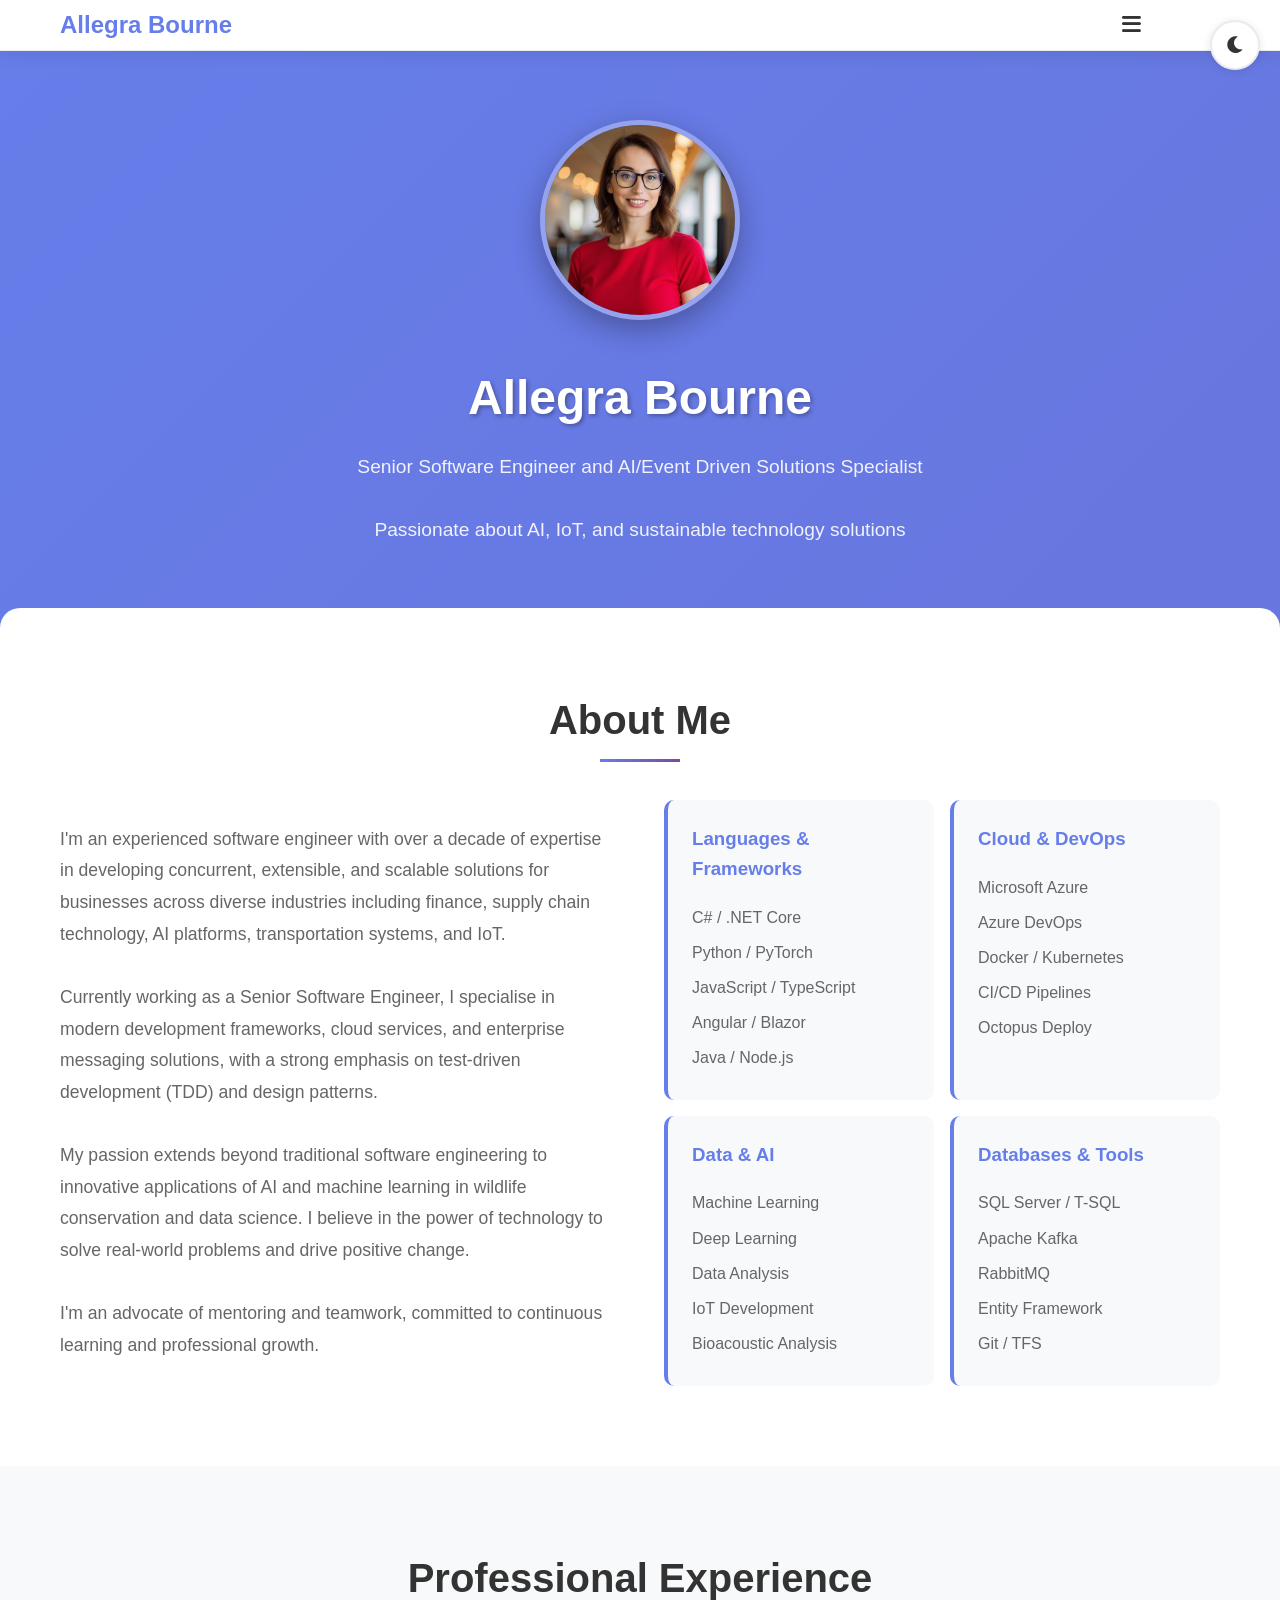
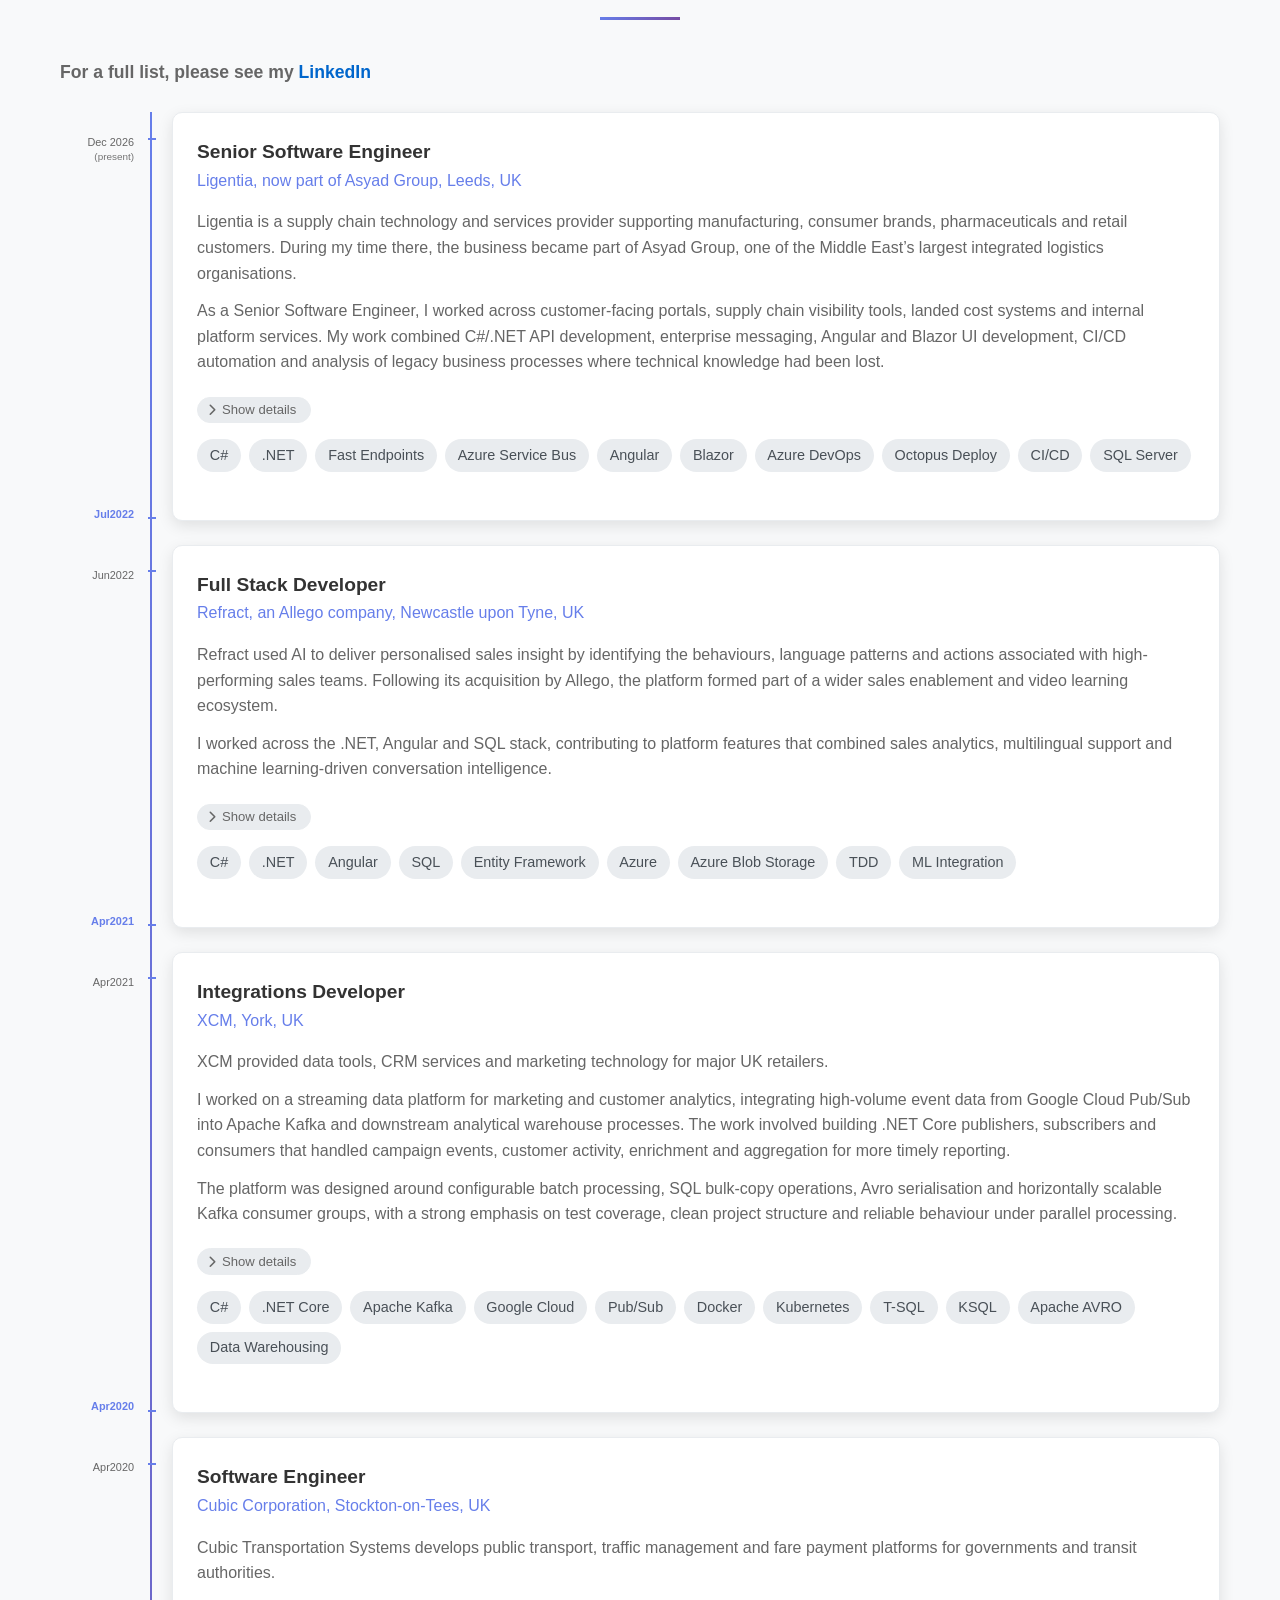
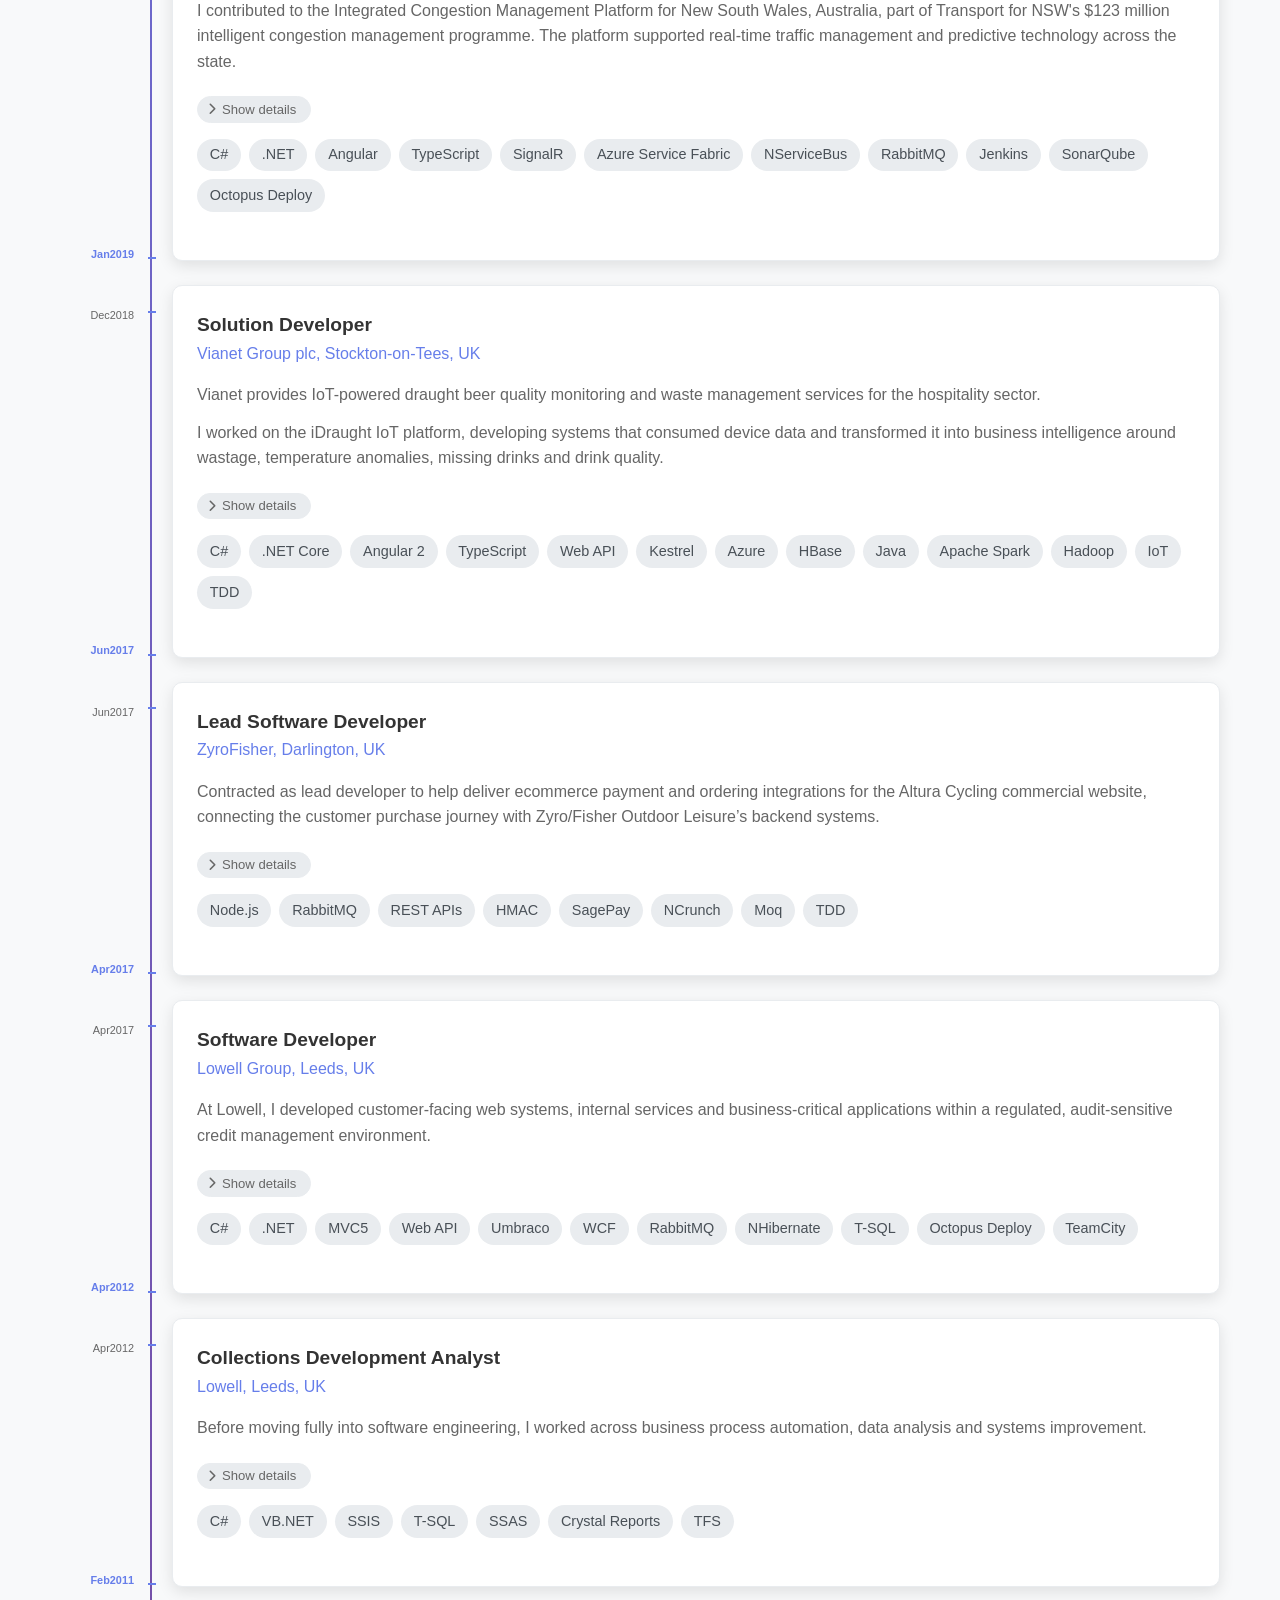
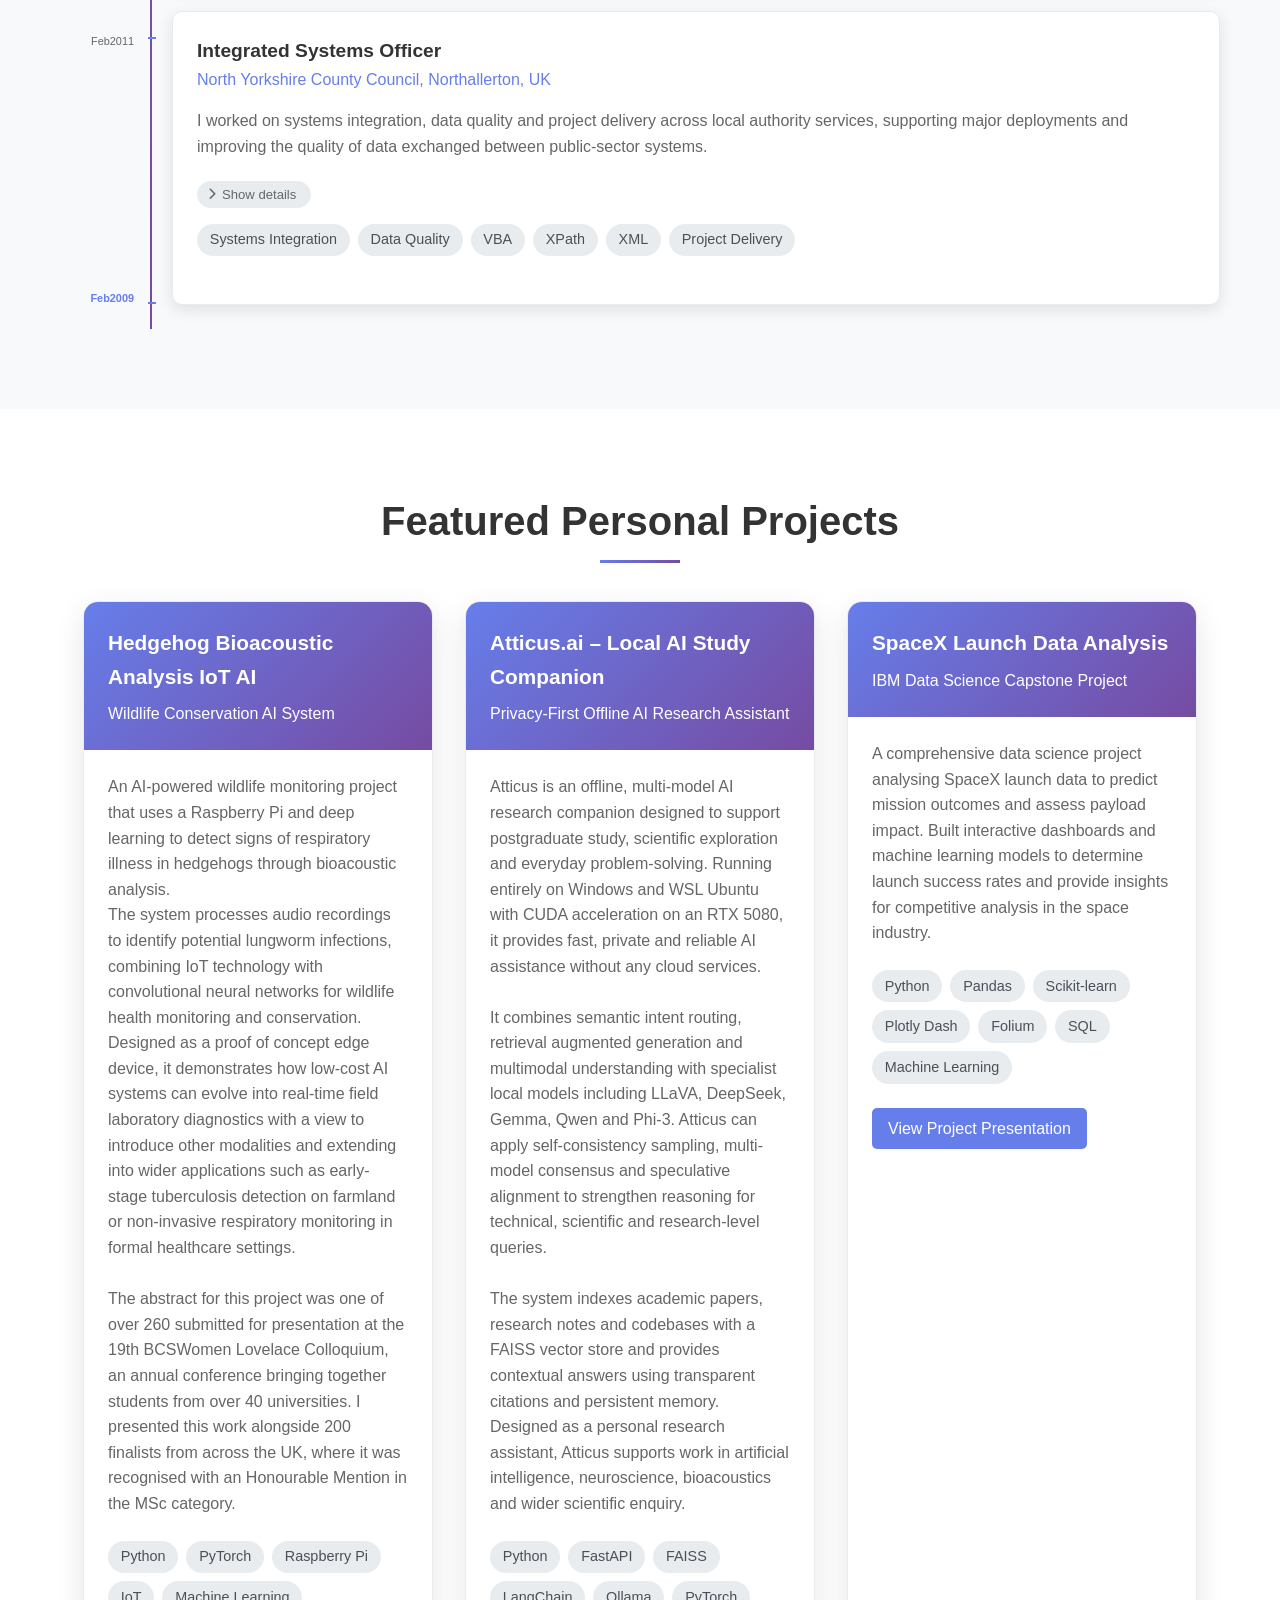
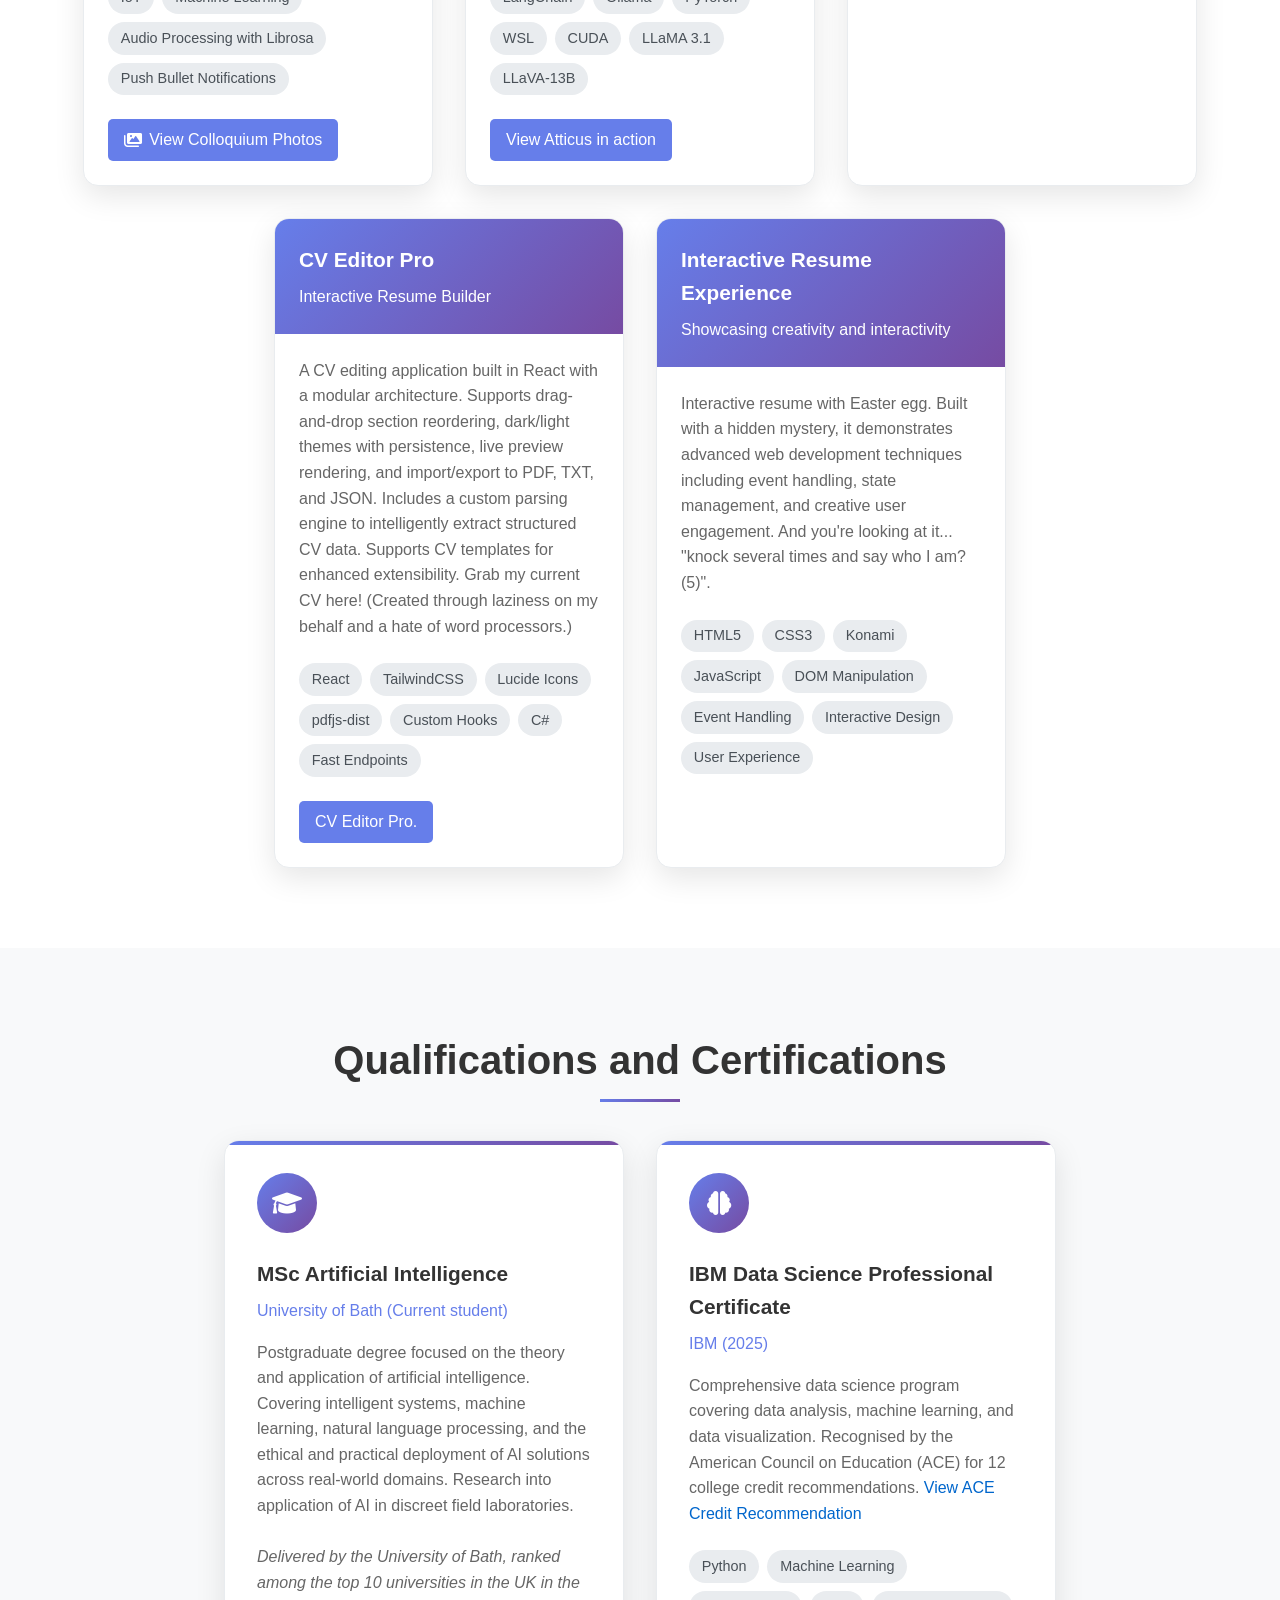
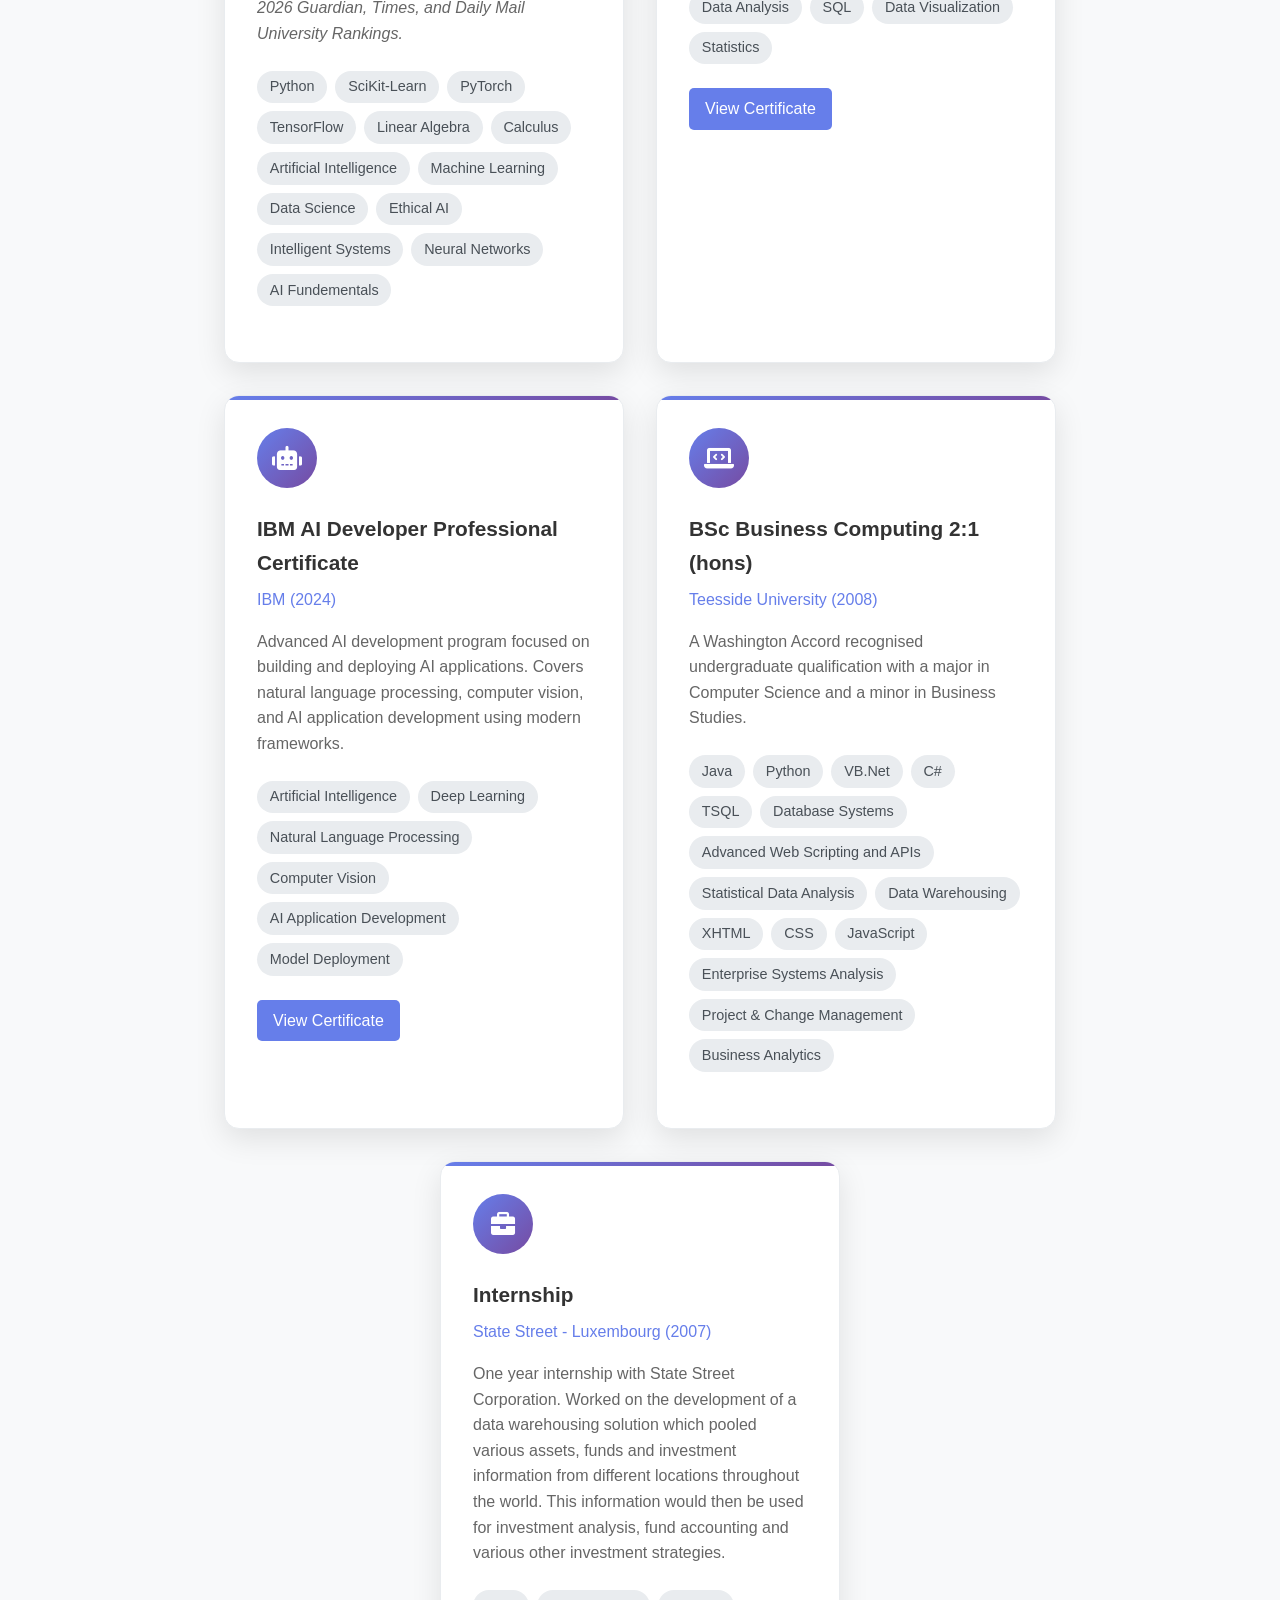
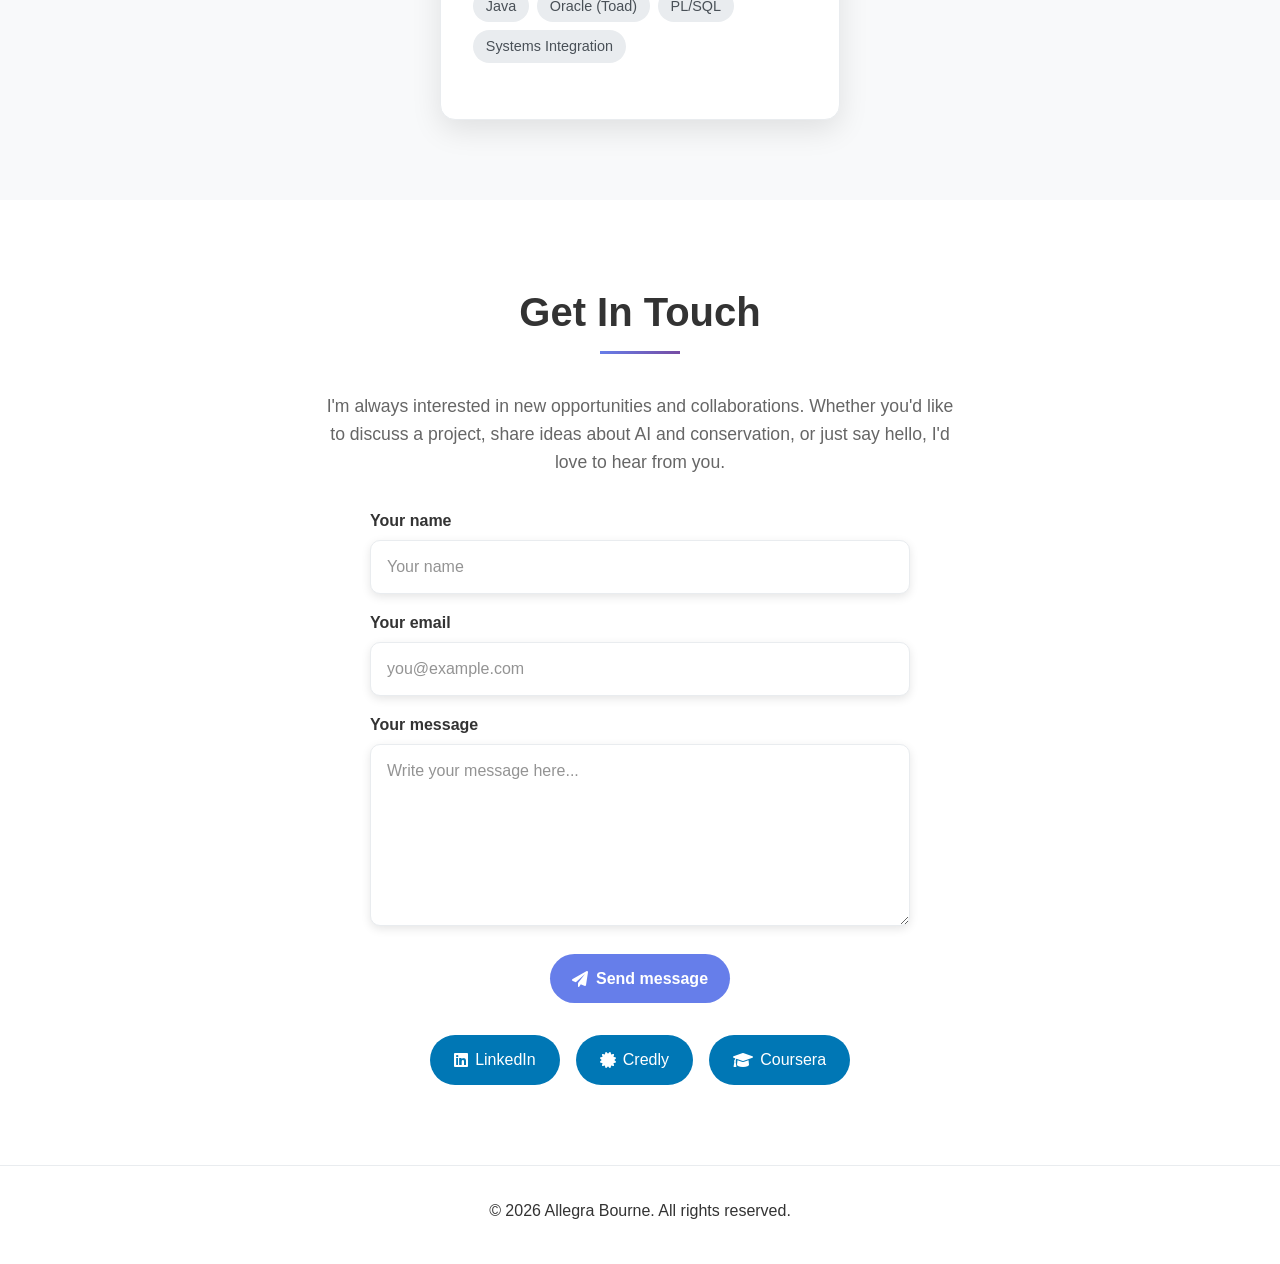
==== commit b08445e4: "Extracted css" ====
--- a/index - Copy.html
+++ b/index - Copy.html
@@ -157,8 +157,9 @@
     
     nav {
         display: flex;
-        justify-content: space-between;
+        justify-content: flex-start;
         align-items: center;
+        gap: 1.25rem;
         padding: 1rem 0;
     }
     
@@ -166,6 +167,8 @@
         font-size: 1.5rem;
         font-weight: bold;
         color: var(--primary-color);
+        margin-right: auto;
+        white-space: nowrap;
     }
     
     .nav-links {
@@ -182,6 +185,88 @@
     }
     
     .nav-links a:hover {
+        color: var(--primary-color);
+    }
+
+
+    .mobile-nav-toggle {
+        display: none;
+        align-items: center;
+        justify-content: center;
+        width: 50px;
+        height: 50px;
+        border: 0;
+        border-radius: 0;
+        background: transparent;
+        color: var(--text-color);
+        cursor: pointer;
+        box-shadow: none;
+        transition: color 0.3s ease, opacity 0.2s ease;
+        position: relative;
+        z-index: 1002;
+        -webkit-tap-highlight-color: transparent;
+    }
+
+    .mobile-nav-toggle i {
+        pointer-events: none;
+        font-size: 1.35rem;
+    }
+
+    .mobile-nav-toggle:hover {
+        color: var(--primary-color);
+    }
+
+    .mobile-nav-toggle.menu-open {
+        opacity: 0;
+        pointer-events: none;
+    }
+
+    .mobile-menu {
+        display: none;
+    }
+
+    .mobile-nav-close {
+        align-self: flex-end;
+        width: 38px;
+        height: 38px;
+        display: inline-flex;
+        align-items: center;
+        justify-content: center;
+        border: 0;
+        border-radius: 8px;
+        background: transparent;
+        color: var(--text-color);
+        cursor: pointer;
+        font-size: 1.05rem;
+        margin-bottom: 0.15rem;
+        -webkit-tap-highlight-color: transparent;
+    }
+
+    .mobile-nav-close:hover {
+        background: var(--section-bg);
+        color: var(--primary-color);
+    }
+
+    .mobile-menu a {
+        width: 100%;
+        display: flex;
+        align-items: center;
+        justify-content: space-between;
+        gap: 0.75rem;
+        padding: 0.8rem 0.9rem;
+        color: var(--text-color);
+        text-decoration: none;
+        background: transparent;
+        border: 0;
+        border-radius: 10px;
+        font: inherit;
+        font-weight: 500;
+        cursor: pointer;
+        text-align: left;
+    }
+
+    .mobile-menu a:hover {
+        background: var(--section-bg);
         color: var(--primary-color);
     }
     
@@ -549,6 +634,13 @@
         line-height: 1.2;
         padding-top: 1.5rem;
         text-align: right;
+    }
+
+    .tl-present {
+        display: block;
+        font-size: 0.62rem;
+        opacity: 0.9;
+        margin-top: 0.15rem;
     }
 
     /* Start date at bottom */
@@ -768,25 +860,109 @@
     /* Contact Section */
     .contact-content {
         text-align: center;
-        max-width: 600px;
+        max-width: 640px;
         margin: 0 auto;
     }
-    
+
     .contact-content p {
         font-size: 1.1rem;
         margin-bottom: 2rem;
         color: var(--text-secondary);
     }
-    
+
+    /* Contact form */
+    .contact-form {
+        max-width: 540px;
+        margin: 0 auto 2rem;
+        text-align: left;
+    }
+
+    .form-group {
+        margin-bottom: 1rem;
+    }
+
+    .contact-form label {
+        display: block;
+        margin-bottom: 0.35rem;
+        font-weight: 600;
+        color: var(--text-color);
+    }
+
+    .contact-form input,
+    .contact-form textarea {
+        width: 100%;
+        padding: 0.85rem 1rem;
+        border: 1px solid var(--border-color);
+        border-radius: 10px;
+        background: var(--card-bg);
+        color: var(--text-color);
+        font: inherit;
+        box-shadow: 0 3px 10px var(--shadow-color);
+    }
+
+    .contact-form input::placeholder,
+    .contact-form textarea::placeholder {
+        color: var(--text-secondary);
+        opacity: 0.7;
+    }
+
+    .contact-form input:focus,
+    .contact-form textarea:focus {
+        outline: none;
+        border-color: var(--primary-color);
+        box-shadow: 0 0 0 3px rgba(102, 126, 234, 0.18);
+    }
+
+    .contact-form textarea {
+        resize: vertical;
+        min-height: 140px;
+    }
+
+    .contact-submit {
+    display: inline-flex;
+    align-items: center;
+    justify-content: center;
+    gap: 0.5rem;
+    width: auto;
+    min-width: 170px;
+    padding: 0.75rem 1.4rem;
+    background: var(--primary-color);
+    color: white;
+    border: none;
+    border-radius: 25px;
+    font: inherit;
+    font-weight: 600;
+    cursor: pointer;
+    transition: all 0.3s ease;
+    }
+
+    .form-submit-row {
+    text-align: center;
+    margin-top: 1.25rem;
+    }
+
+    .contact-submit:hover {
+        background: var(--primary-hover);
+        transform: translateY(-2px);
+    }
+
+    .contact-honeypot {
+        display: none;
+    }
+
+    /* Contact profile links */
     .contact-links {
         display: flex;
         justify-content: center;
         gap: 1rem;
         flex-wrap: wrap;
-    }
-    
+        margin-top: 1.5rem;
+    }
+
     .contact-links a {
-        display: inline-block;
+        display: inline-flex;
+        align-items: center;
+        gap: 0.45rem;
         padding: 12px 24px;
         background: #0077b5;
         color: white;
@@ -794,11 +970,27 @@
         border-radius: 25px;
         transition: all 0.3s ease;
     }
-    
+
     .contact-links a:hover {
         background: #005885;
         transform: translateY(-2px);
     }
+
+    @media (max-width: 480px) {
+        .contact-form {
+            max-width: 100%;
+        }
+
+        .contact-links {
+            flex-direction: column;
+            align-items: stretch;
+        }
+
+        .contact-links a {
+            justify-content: center;
+        }
+    }
+    
     
     /* Footer */
     footer {
@@ -811,11 +1003,42 @@
     }
     
     /* Responsive Design */
-    @media (max-width: 768px) {
+    @media (max-width: 1300px) {
+        nav {
+            position: relative;
+        }
+
         .nav-links {
             display: none;
         }
-    
+
+        .mobile-nav-toggle {
+            display: inline-flex;
+            margin-right: 64px;
+        }
+
+        .mobile-menu {
+            position: absolute;
+            top: calc(100% + 0.6rem);
+            right: 84px;
+            left: auto;
+            width: min(260px, calc(100vw - 110px));
+            display: none;
+            flex-direction: column;
+            gap: 0.25rem;
+            padding: 0.65rem;
+            background: var(--card-bg);
+            border: 1px solid var(--border-color);
+            border-radius: 16px;
+            box-shadow: 0 12px 35px var(--shadow-hover);
+        }
+
+        .mobile-menu.open {
+            display: flex;
+        }
+    }
+
+    @media (max-width: 768px) {
         .hero h1 {
             font-size: 2rem;
         }
@@ -842,10 +1065,8 @@
         }
     
         .theme-toggle {
-            width: 45px;
-            height: 45px;
-            top: 15px;
-            right: 15px;
+            width: 42px;
+            height: 42px;
         }
     
         .konami-code {
@@ -1077,10 +1298,6 @@
     </style>
 </head>
 <body>
-    <!-- Theme Toggle Button -->
-    <button class="theme-toggle" id="themeToggle" aria-label="Toggle theme">
-        <i class="fas fa-sun" id="themeIcon"></i>
-    </button>
     <header>
         <nav class="container">
             <div class="logo" id="logoElement">Allegra Bourne</div>
@@ -1090,6 +1307,21 @@
                 <li><a href="#projects">Projects</a></li>
                 <li><a href="#contact">Contact</a></li>
             </ul>
+            <button class="mobile-nav-toggle" id="mobileNavToggle" aria-label="Open navigation menu" aria-controls="mobileMenu" aria-expanded="false">
+                <i class="fas fa-bars"></i>
+            </button>
+            <button class="theme-toggle" id="themeToggle" aria-label="Toggle theme">
+                <i class="fas fa-sun theme-icon"></i>
+            </button>
+            <div class="mobile-menu" id="mobileMenu" aria-hidden="true">
+                <button class="mobile-nav-close" id="mobileNavClose" aria-label="Close navigation menu">
+                    <i class="fas fa-times"></i>
+                </button>
+                <a href="#about">About</a>
+                <a href="#experience">Experience</a>
+                <a href="#projects">Projects</a>
+                <a href="#contact">Contact</a>
+            </div>
         </nav>
     </header>
 
@@ -1100,20 +1332,6 @@
                 <h1>Allegra Bourne</h1>
                 <p>Senior Software Engineer and AI/Event Driven Solutions Specialist</p>
                 <p>Passionate about AI, IoT, and sustainable technology solutions</p>
-                <div class="social-links">
-                    <a href="https://www.linkedin.com/in/allegrabourne/" target="_blank" title="LinkedIn">
-                        <i class="fab fa-linkedin"></i>
-                    </a>
-                    <a href="https://www.credly.com/users/allegra-bourne/badges#credly" target="_blank" title="Credly">
-                        <i class="fas fa-certificate"></i>
-                    </a>
-                    <a href="https://www.coursera.org/learner/allegra-bourne" target="_blank" title="Coursera">
-                        <i class="fas fa-graduation-cap"></i>
-                    </a>
-                  <!--  <a href="https://github.com/allegrabourne" target="_blank" title="GitHub">
-                        <i class="fab fa-github"></i>  -->
-                    </a>
-                </div>
             </div>
         </div>
     </section>
@@ -1188,7 +1406,7 @@
 
         <div class="experience-timeline"><div class="experience-timeline-line"></div>
 
-            <div class="tl-dates"><span class="tl-date-end"><span class="tl-month">Jun</span><span class="tl-year">2026</span></span><span class="tl-date-start"><span class="tl-month">Jul</span><span class="tl-year">2022</span></span></div><div class="experience-item" data-dates="Jul 2022 – Jun 2026">
+            <div class="tl-dates"><span class="tl-date-end" id="currentTimelineEnd"></span><span class="tl-date-start"><span class="tl-month">Jul</span><span class="tl-year">2022</span></span></div><div class="experience-item" data-dates="Jul 2022 – Present" data-current-role="true" data-start-date="Jul 2022">
     <div class="experience-header">
         <div>
             <div class="experience-title">Senior Software Engineer</div>
@@ -1776,145 +1994,211 @@
                 <h2>Qualifications and Certifications</h2>
                 <div class="certifications-grid">
                     <div class="certification-card">
-                        <div class="certification-icon">
-                            <i class="fas fa-brain"></i>
-                        </div>
-                        <div class="certification-title">IBM Data Science Professional Certificate</div>
-                        <div class="certification-issuer">IBM (2025)</div>
-                        <div class="certification-description">
-                            Comprehensive data science program covering data analysis, machine learning, and data visualization. Recognised by the American Council on Education (ACE) for 12 college credit recommendations. 
-                            <a href="https://www.acenet.edu/National-Guide/Pages/Course.aspx?org=IBM&cid=eb7d51c4-662b-ec11-b6e5-000d3a58e694" 
-                                   target="_blank" 
-                                   rel="noopener noreferrer" 
-                                   style="color: #0066cc; text-decoration: none;">
-                                View ACE Credit Recommendation
-                            </a>
-                        </div>
-                        <div class="certification-skills">
-                            <span class="skill-badge">Python</span>
-                            <span class="skill-badge">Machine Learning</span>
-                            <span class="skill-badge">Data Analysis</span>
-                            <span class="skill-badge">SQL</span>
-                            <span class="skill-badge">Data Visualization</span>
-                            <span class="skill-badge">Statistics</span>
-                        </div>
-                        <a href="https://coursera.org/share/8bb16e2be758ad8fa926d95cb07e5388" target="_blank" class="certification-link">
-                            View Certificate
-                        </a>
-                    </div>
+                                            <div class="certification-icon">
+                                                <i class="fas fa-graduation-cap"></i>
+                                            </div>
+                                            <div class="certification-title">MSc Artificial Intelligence</div>
+                                            <div class="certification-issuer">University of Bath (Current student)</div>
+                                            <div class="certification-description">
+                                                    Postgraduate degree focused on the theory and application of artificial intelligence. 
+                                                    Covering intelligent systems, machine learning, natural language processing, and the ethical and practical 
+                                                    deployment of AI solutions across real-world domains. Research into application of AI in discreet field laboratories.
+                                                <br><br>
+                                                <em>Delivered by the University of Bath, ranked among the top 10 universities in the UK in the 2026 Guardian, Times, 
+                                                    and Daily Mail University Rankings.</em>
+                                            </div>
+                                            <div class="certification-skills">
+                                                <span class="skill-badge">Python</span>
+                                                <span class="skill-badge">SciKit-Learn</span>
+                                                <span class="skill-badge">PyTorch</span>
+                                                <span class="skill-badge">TensorFlow</span>
+                                                <span class="skill-badge">Linear Algebra</span>
+                                                <span class="skill-badge">Calculus</span>
+                                                <span class="skill-badge">Artificial Intelligence</span>
+                                                <span class="skill-badge">Machine Learning</span>
+                                                <span class="skill-badge">Data Science</span>
+                                                <span class="skill-badge">Ethical AI</span>
+                                                <span class="skill-badge">Intelligent Systems</span>
+                                                <span class="skill-badge">Neural Networks</span>
+                                                <span class="skill-badge">AI Fundementals</span>
+                                            </div>
+                                        </div>
 
                     <div class="certification-card">
-                        <div class="certification-icon">
-                            <i class="fas fa-robot"></i>
-                        </div>
-                        <div class="certification-title">IBM AI Developer Professional Certificate</div>
-                        <div class="certification-issuer">IBM (2024)</div>
-                        <div class="certification-description">
-                            Advanced AI development program focused on building and deploying AI applications. Covers natural language processing, computer vision, and AI application development using modern frameworks.
-                        </div>
-                        <div class="certification-skills">
-                            <span class="skill-badge">Artificial Intelligence</span>
-                            <span class="skill-badge">Deep Learning</span>
-                            <span class="skill-badge">Natural Language Processing</span>
-                            <span class="skill-badge">Computer Vision</span>
-                            <span class="skill-badge">AI Application Development</span>
-                            <span class="skill-badge">Model Deployment</span>
-                        </div>
-                        <a href="https://coursera.org/share/fefaa216f95bed18f6e0f1b26b50eee4" target="_blank" class="certification-link">
-                            View Certificate
-                        </a>
-                    </div>
+                                            <div class="certification-icon">
+                                                <i class="fas fa-brain"></i>
+                                            </div>
+                                            <div class="certification-title">IBM Data Science Professional Certificate</div>
+                                            <div class="certification-issuer">IBM (2025)</div>
+                                            <div class="certification-description">
+                                                Comprehensive data science program covering data analysis, machine learning, and data visualization. Recognised by the American Council on Education (ACE) for 12 college credit recommendations. 
+                                                <a href="https://www.acenet.edu/National-Guide/Pages/Course.aspx?org=IBM&cid=eb7d51c4-662b-ec11-b6e5-000d3a58e694" 
+                                                       target="_blank" 
+                                                       rel="noopener noreferrer" 
+                                                       style="color: #0066cc; text-decoration: none;">
+                                                    View ACE Credit Recommendation
+                                                </a>
+                                            </div>
+                                            <div class="certification-skills">
+                                                <span class="skill-badge">Python</span>
+                                                <span class="skill-badge">Machine Learning</span>
+                                                <span class="skill-badge">Data Analysis</span>
+                                                <span class="skill-badge">SQL</span>
+                                                <span class="skill-badge">Data Visualization</span>
+                                                <span class="skill-badge">Statistics</span>
+                                            </div>
+                                            <a href="https://coursera.org/share/8bb16e2be758ad8fa926d95cb07e5388" target="_blank" class="certification-link">
+                                                View Certificate
+                                            </a>
+                                        </div>
 
                     <div class="certification-card">
-                        <div class="certification-icon">
-                            <i class="fas fa-graduation-cap"></i>
-                        </div>
-                        <div class="certification-title">MSc Artificial Intelligence</div>
-                        <div class="certification-issuer">University of Bath (Current student)</div>
-                        <div class="certification-description">
-                                Postgraduate degree focused on the theory and application of artificial intelligence. 
-                                Covering intelligent systems, machine learning, natural language processing, and the ethical and practical 
-                                deployment of AI solutions across real-world domains. Research into application of AI in discreet field laboratories.
-                            <br><br>
-                            <em>Delivered by the University of Bath, ranked among the top 10 universities in the UK in the 2026 Guardian, Times, 
-                                and Daily Mail University Rankings.</em>
-                        </div>
-                        <div class="certification-skills">
-                            <span class="skill-badge">Python</span>
-                            <span class="skill-badge">SciKit-Learn</span>
-                            <span class="skill-badge">PyTorch</span>
-                            <span class="skill-badge">TensorFlow</span>
-                            <span class="skill-badge">Linear Algebra</span>
-                            <span class="skill-badge">Calculus</span>
-                            <span class="skill-badge">Artificial Intelligence</span>
-                            <span class="skill-badge">Machine Learning</span>
-                            <span class="skill-badge">Data Science</span>
-                            <span class="skill-badge">Ethical AI</span>
-                            <span class="skill-badge">Intelligent Systems</span>
-                            <span class="skill-badge">Neural Networks</span>
-                            <span class="skill-badge">AI Fundementals</span>
-                        </div>
-                    </div>
-                    
+                                            <div class="certification-icon">
+                                                <i class="fas fa-robot"></i>
+                                            </div>
+                                            <div class="certification-title">IBM AI Developer Professional Certificate</div>
+                                            <div class="certification-issuer">IBM (2024)</div>
+                                            <div class="certification-description">
+                                                Advanced AI development program focused on building and deploying AI applications. Covers natural language processing, computer vision, and AI application development using modern frameworks.
+                                            </div>
+                                            <div class="certification-skills">
+                                                <span class="skill-badge">Artificial Intelligence</span>
+                                                <span class="skill-badge">Deep Learning</span>
+                                                <span class="skill-badge">Natural Language Processing</span>
+                                                <span class="skill-badge">Computer Vision</span>
+                                                <span class="skill-badge">AI Application Development</span>
+                                                <span class="skill-badge">Model Deployment</span>
+                                            </div>
+                                            <a href="https://coursera.org/share/fefaa216f95bed18f6e0f1b26b50eee4" target="_blank" class="certification-link">
+                                                View Certificate
+                                            </a>
+                                        </div>
+
                     <div class="certification-card">
-                        <div class="certification-icon">
-                            <i class="fas fa-laptop-code"></i>
-                        </div>
-                        <div class="certification-title">BSc Business Computing 2:1 (hons)</div>
-                        <div class="certification-issuer">Teesside University (2008)</div>
-                        <div class="certification-description">
-                           A Washington Accord recognised undergraduate qualification with a major in Computer Science and a minor in Business Studies.
-                        </div>
-                        <div class="certification-skills">
-                            <span class="skill-badge">Java</span>
-                            <span class="skill-badge">Python</span>
-                            <span class="skill-badge">VB.Net</span>
-                            <span class="skill-badge">C#</span>
-                            <span class="skill-badge">TSQL</span>
-                            <span class="skill-badge">Database Systems</span>
-                            <span class="skill-badge">Advanced Web Scripting and APIs</span>
-                            <span class="skill-badge">Statistical Data Analysis</span>
-                            <span class="skill-badge">Data Warehousing</span>
-                            <span class="skill-badge">XHTML</span>
-                            <span class="skill-badge">CSS</span>
-                            <span class="skill-badge">JavaScript</span>
-                            <span class="skill-badge">Enterprise Systems Analysis</span>
-                            <span class="skill-badge">Project & Change Management</span>
-                            <span class="skill-badge">Business Analytics</span>
-                        </div>
-                    </div>
-
-                     <div class="certification-card">
-                        <div class="certification-icon">
-                            <i class="fas fa-briefcase"></i>
-                        </div>
-                        <div class="certification-title">Internship</div>
-                        <div class="certification-issuer">State Street - Luxembourg (2007)</div>
-                        <div class="certification-description">
-                           One year internship with State Street Corporation. Worked on the development of a data warehousing solution which pooled various assets, funds and investment information from different locations throughout the world. This information would then be used for investment analysis, fund accounting and various other investment strategies.
-                        </div>
-                        <div class="certification-skills">
-                            <span class="skill-badge">Java</span>
-                            <span class="skill-badge">Oracle (Toad)</span>
-                            <span class="skill-badge">PL/SQL</span>
-                            <span class="skill-badge">Systems Integration</span>
-                        </div>
-                    </div>
-                </div>
+                                            <div class="certification-icon">
+                                                <i class="fas fa-laptop-code"></i>
+                                            </div>
+                                            <div class="certification-title">BSc Business Computing 2:1 (hons)</div>
+                                            <div class="certification-issuer">Teesside University (2008)</div>
+                                            <div class="certification-description">
+                                               A Washington Accord recognised undergraduate qualification with a major in Computer Science and a minor in Business Studies.
+                                            </div>
+                                            <div class="certification-skills">
+                                                <span class="skill-badge">Java</span>
+                                                <span class="skill-badge">Python</span>
+                                                <span class="skill-badge">VB.Net</span>
+                                                <span class="skill-badge">C#</span>
+                                                <span class="skill-badge">TSQL</span>
+                                                <span class="skill-badge">Database Systems</span>
+                                                <span class="skill-badge">Advanced Web Scripting and APIs</span>
+                                                <span class="skill-badge">Statistical Data Analysis</span>
+                                                <span class="skill-badge">Data Warehousing</span>
+                                                <span class="skill-badge">XHTML</span>
+                                                <span class="skill-badge">CSS</span>
+                                                <span class="skill-badge">JavaScript</span>
+                                                <span class="skill-badge">Enterprise Systems Analysis</span>
+                                                <span class="skill-badge">Project & Change Management</span>
+                                                <span class="skill-badge">Business Analytics</span>
+                                            </div>
+                                        </div>
+
+                    <div class="certification-card">
+                                            <div class="certification-icon">
+                                                <i class="fas fa-briefcase"></i>
+                                            </div>
+                                            <div class="certification-title">Internship</div>
+                                            <div class="certification-issuer">State Street - Luxembourg (2007)</div>
+                                            <div class="certification-description">
+                                               One year internship with State Street Corporation. Worked on the development of a data warehousing solution which pooled various assets, funds and investment information from different locations throughout the world. This information would then be used for investment analysis, fund accounting and various other investment strategies.
+                                            </div>
+                                            <div class="certification-skills">
+                                                <span class="skill-badge">Java</span>
+                                                <span class="skill-badge">Oracle (Toad)</span>
+                                                <span class="skill-badge">PL/SQL</span>
+                                                <span class="skill-badge">Systems Integration</span>
+                                            </div>
+                                        </div>
+                                </div>
             </div>
         </section>
 
 
-        <section id="contact" class="section">
+       <section id="contact" class="section">
             <div class="container">
                 <h2>Get In Touch</h2>
-                <div style="text-align: center; max-width: 600px; margin: 0 auto;">
-                    <p style="font-size: 1.1rem; margin-bottom: 2rem; color: #666;">
-                        I'm always interested in new opportunities and collaborations. Whether you'd like to discuss a project, share ideas about AI and conservation, or just say hello, I'd love to hear from you.
+
+                <div class="contact-content">
+                    <p>
+                        I'm always interested in new opportunities and collaborations. Whether you'd like to discuss a project,
+                        share ideas about AI and conservation, or just say hello, I'd love to hear from you.
                     </p>
-                    <div style="display: flex; justify-content: center; gap: 1rem; flex-wrap: wrap;">
-                        <a href="https://www.linkedin.com/in/allegrabourne/" target="_blank" style="display: inline-block; padding: 12px 24px; background: #0077b5; color: white; text-decoration: none; border-radius: 25px; transition: all 0.3s ease;">
+
+                    <form 
+                        action="https://formspree.io/f/xdajovbq" 
+                        method="POST" 
+                        class="contact-form"
+                    >
+                        <!-- Honeypot field for basic bot protection -->
+                        <input 
+                            type="text" 
+                            name="_gotcha" 
+                            class="contact-honeypot" 
+                            tabindex="-1" 
+                            autocomplete="off"
+                        >
+
+                        <div class="form-group">
+                            <label for="contactName">Your name</label>
+                            <input 
+                                id="contactName" 
+                                type="text" 
+                                name="name" 
+                                placeholder="Your name" 
+                                required
+                            >
+                        </div>
+
+                        <div class="form-group">
+                            <label for="contactEmail">Your email</label>
+                            <input 
+                                id="contactEmail" 
+                                type="email" 
+                                name="email" 
+                                placeholder="you@example.com" 
+                                required
+                            >
+                        </div>
+
+                        <div class="form-group">
+                            <label for="contactMessage">Your message</label>
+                            <textarea 
+                                id="contactMessage" 
+                                name="message" 
+                                rows="6" 
+                                placeholder="Write your message here..." 
+                                required
+                            ></textarea>
+                        </div>
+
+                        <div class="form-submit-row">
+                            <button type="submit" class="contact-submit">
+                                <i class="fas fa-paper-plane"></i>
+                                Send message
+                            </button>
+                        </div>
+                    </form>
+
+                    <div class="contact-links">
+                        <a href="https://www.linkedin.com/in/allegrabourne/" target="_blank" rel="noopener noreferrer">
                             <i class="fab fa-linkedin"></i> LinkedIn
+                        </a>
+
+                        <a href="https://www.credly.com/users/allegra-bourne/badges#credly" target="_blank" rel="noopener noreferrer">
+                            <i class="fas fa-certificate"></i> Credly
+                        </a>
+
+                        <a href="https://www.coursera.org/learner/allegra-bourne" target="_blank" rel="noopener noreferrer">
+                            <i class="fas fa-graduation-cap"></i> Coursera
                         </a>
                     </div>
                 </div>
@@ -1947,7 +2231,21 @@
     </div>
 
     <script>
-         document.getElementById("current-year").textContent = new Date().getFullYear();
+        const now = new Date();
+        document.getElementById("current-year").textContent = now.getFullYear();
+
+        const currentTimelineEnd = document.getElementById("currentTimelineEnd");
+        const currentRole = document.querySelector('[data-current-role="true"]');
+        if (currentTimelineEnd) {
+            const currentMonth = now.toLocaleString("en-GB", { month: "short" });
+            const currentYear = now.getFullYear();
+            currentTimelineEnd.innerHTML = `<span class="tl-current-date">${currentMonth} ${currentYear}</span><span class="tl-present">(present)</span>`;
+
+            if (currentRole) {
+                const startDate = currentRole.getAttribute("data-start-date") || "Jul 2022";
+                currentRole.setAttribute("data-dates", `${startDate} – ${currentMonth} ${currentYear} (present)`);
+            }
+        }
     </script>
 
     <script>
@@ -2136,7 +2434,147 @@
     </script>
 
     <script>
-        let konamiCount=0,clickCount=0;const body=document.body,themeToggle=document.getElementById('themeToggle'),themeIcon=document.getElementById('themeIcon'),getPreferredTheme=()=>window.matchMedia('(prefers-color-scheme: dark)').matches?'dark':'light',setThemeIcon=theme=>{themeIcon.className=theme==='dark'?'fas fa-sun':'fas fa-moon'},toggleTheme=()=>{const currentTheme=body.getAttribute('data-theme'),newTheme=currentTheme==='dark'?'light':'dark';body.setAttribute('data-theme',newTheme);localStorage.setItem('theme',newTheme);setThemeIcon(newTheme)};document.addEventListener('DOMContentLoaded',()=>{const savedTheme=localStorage.getItem('theme')||getPreferredTheme();body.setAttribute('data-theme',savedTheme);setThemeIcon(savedTheme);window.matchMedia('(prefers-color-scheme: dark)').addEventListener('change',e=>{if(!localStorage.getItem('theme')){const newTheme=e.matches?'dark':'light';body.setAttribute('data-theme',newTheme);setThemeIcon(newTheme)}});themeToggle.addEventListener('click',toggleTheme)});let konamiCode=[];const secretSequence=['ArrowUp','ArrowUp','ArrowDown','ArrowDown','ArrowLeft','ArrowRight','ArrowLeft','ArrowRight','KeyB','KeyA'];document.addEventListener('keydown',function(e){console.log('Key pressed:',e.code);konamiCode.push(e.code);konamiCount++;if(konamiCode.length>secretSequence.length)konamiCode.shift();console.log('Current sequence:',konamiCode);console.log('Target sequence:',secretSequence);if(konamiCode.join(',')==secretSequence.join(',')){console.log('Konami code activated!');showCluePage()}});document.addEventListener('DOMContentLoaded',function(){const logo=document.getElementById('logoElement');let logoClickCount=0,resetTimeout;logo.addEventListener('click',function(e){e.preventDefault();logoClickCount++;clickCount++;console.log('Logo clicked:',logoClickCount,'times');if(logoClickCount===7){console.log('Logo clicked 7 times - showing clue page!');showCluePage();return}clearTimeout(resetTimeout);resetTimeout=setTimeout(()=>{logoClickCount=0;console.log('Logo click counter reset')},3000)})});function showCluePage(){window.location.href='/clue/psst.html'}document.addEventListener('DOMContentLoaded',function(){const links=document.querySelectorAll('a[href^="#"]');links.forEach(link=>{link.addEventListener('click',function(e){e.preventDefault();const targetId=this.getAttribute('href');if(targetId){const targetElement=document.querySelector(targetId);if(targetElement)targetElement.scrollIntoView({behavior:'smooth',block:'start'})}})})});console.log('%c🔍 Looking for something?','color: #667eea; font-size: 16px; font-weight: bold;');console.log('%cTry the classic: ↑↑↓↓←→←→BA','color: #764ba2; font-size: 12px;');console.log('%cOr click my name 7 times in 3 seconds...','color: #d4af37; font-size: 12px;');
+        let konamiCount = 0;
+        let clickCount = 0;
+
+        const body = document.body;
+        const themeButtons = document.querySelectorAll('.theme-toggle');
+        const themeIcons = document.querySelectorAll('.theme-icon');
+        const mobileNavToggle = document.getElementById('mobileNavToggle');
+        const mobileMenu = document.getElementById('mobileMenu');
+        const mobileNavClose = document.getElementById('mobileNavClose');
+
+        const getPreferredTheme = () =>
+            window.matchMedia('(prefers-color-scheme: dark)').matches ? 'dark' : 'light';
+
+        const setThemeIcon = theme => {
+            themeIcons.forEach(icon => {
+                icon.className = theme === 'dark'
+                    ? 'fas fa-sun theme-icon'
+                    : 'fas fa-moon theme-icon';
+            });
+        };
+
+        const toggleTheme = () => {
+            const currentTheme = body.getAttribute('data-theme');
+            const newTheme = currentTheme === 'dark' ? 'light' : 'dark';
+            body.setAttribute('data-theme', newTheme);
+            localStorage.setItem('theme', newTheme);
+            setThemeIcon(newTheme);
+        };
+
+        const closeMobileMenu = () => {
+            if (!mobileMenu || !mobileNavToggle) return;
+            mobileMenu.classList.remove('open');
+            mobileMenu.setAttribute('aria-hidden', 'true');
+            mobileNavToggle.classList.remove('menu-open');
+            mobileNavToggle.setAttribute('aria-expanded', 'false');
+            mobileNavToggle.setAttribute('aria-label', 'Open navigation menu');
+        };
+
+        document.addEventListener('DOMContentLoaded', () => {
+            const savedTheme = localStorage.getItem('theme') || getPreferredTheme();
+            body.setAttribute('data-theme', savedTheme);
+            setThemeIcon(savedTheme);
+
+            window.matchMedia('(prefers-color-scheme: dark)').addEventListener('change', e => {
+                if (!localStorage.getItem('theme')) {
+                    const newTheme = e.matches ? 'dark' : 'light';
+                    body.setAttribute('data-theme', newTheme);
+                    setThemeIcon(newTheme);
+                }
+            });
+
+            themeButtons.forEach(button => button.addEventListener('click', toggleTheme));
+
+            if (mobileNavToggle && mobileMenu) {
+                mobileNavToggle.addEventListener('click', () => {
+                    const isOpen = mobileMenu.classList.toggle('open');
+                    mobileMenu.setAttribute('aria-hidden', String(!isOpen));
+                    mobileNavToggle.classList.toggle('menu-open', isOpen);
+                    mobileNavToggle.setAttribute('aria-expanded', String(isOpen));
+                    mobileNavToggle.setAttribute('aria-label', isOpen ? 'Navigation menu open' : 'Open navigation menu');
+                });
+
+                if (mobileNavClose) {
+                    mobileNavClose.addEventListener('click', closeMobileMenu);
+                }
+
+                mobileMenu.querySelectorAll('a[href^="#"]').forEach(link => {
+                    link.addEventListener('click', closeMobileMenu);
+                });
+
+                document.addEventListener('click', event => {
+                    if (!mobileMenu.classList.contains('open')) return;
+                    if (!mobileMenu.contains(event.target) && !mobileNavToggle.contains(event.target)) {
+                        closeMobileMenu();
+                    }
+                });
+            }
+        });
+
+        let konamiCode = [];
+        const secretSequence = ['ArrowUp','ArrowUp','ArrowDown','ArrowDown','ArrowLeft','ArrowRight','ArrowLeft','ArrowRight','KeyB','KeyA'];
+
+        document.addEventListener('keydown', function(e) {
+            konamiCode.push(e.code);
+            konamiCount++;
+            if (konamiCode.length > secretSequence.length) konamiCode.shift();
+
+            if (konamiCode.join(',') === secretSequence.join(',')) {
+                showCluePage();
+            }
+
+            if (e.key === 'Escape') {
+                closeMobileMenu();
+            }
+        });
+
+        document.addEventListener('DOMContentLoaded', function() {
+            const logo = document.getElementById('logoElement');
+            let logoClickCount = 0;
+            let resetTimeout;
+
+            logo.addEventListener('click', function(e) {
+                e.preventDefault();
+                logoClickCount++;
+                clickCount++;
+
+                if (logoClickCount === 7) {
+                    showCluePage();
+                    return;
+                }
+
+                clearTimeout(resetTimeout);
+                resetTimeout = setTimeout(() => {
+                    logoClickCount = 0;
+                }, 3000);
+            });
+        });
+
+        function showCluePage() {
+            window.location.href = '/clue/psst.html';
+        }
+
+        document.addEventListener('DOMContentLoaded', function() {
+            const links = document.querySelectorAll('a[href^="#"]');
+            links.forEach(link => {
+                link.addEventListener('click', function(e) {
+                    e.preventDefault();
+                    const targetId = this.getAttribute('href');
+                    if (targetId) {
+                        const targetElement = document.querySelector(targetId);
+                        if (targetElement) {
+                            targetElement.scrollIntoView({ behavior: 'smooth', block: 'start' });
+                        }
+                    }
+                });
+            });
+        });
+
+        console.log('%c🔍 Looking for something?', 'color: #667eea; font-size: 16px; font-weight: bold;');
+        console.log('%cTry the classic: ↑↑↓↓←→←→BA', 'color: #764ba2; font-size: 12px;');
+        console.log('%cOr click my name 7 times in 3 seconds...', 'color: #d4af37; font-size: 12px;');
     </script>
 </body>
 </html>
